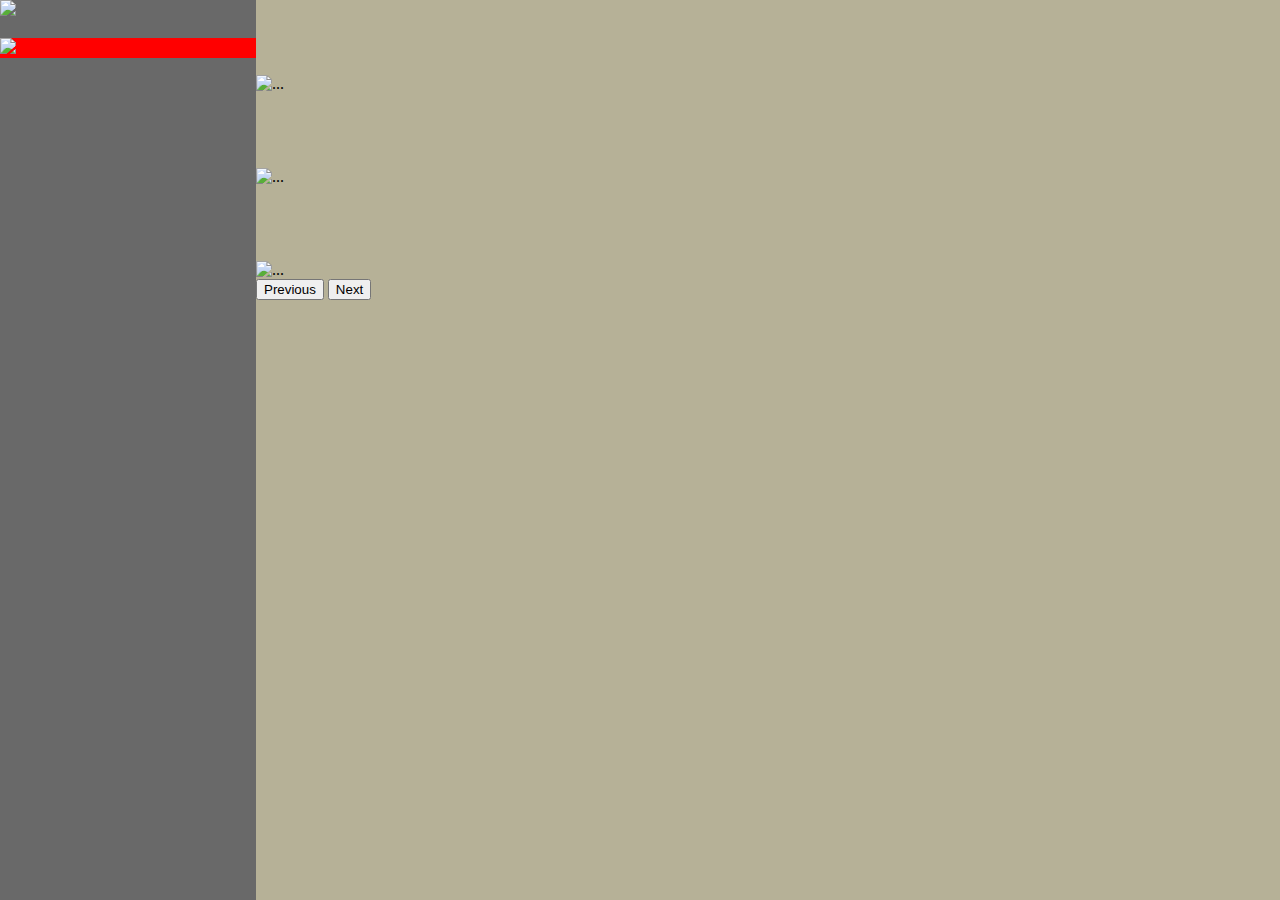
==== index.html @ 828538d5 "New Design + Main" ====
<!DOCTYPE html>
<html lang="en">

<head>

  <meta charset="UTF-8">
  <meta http-equiv="X-UA-Compatible" content="IE=edge">
  <meta name="viewport" content="width=device-width, initial-scale=1.0">

  <link href="https://cdn.jsdelivr.net/npm/bootstrap@5.1.3/dist/css/bootstrap.min.css" rel="stylesheet"
    integrity="sha384-1BmE4kWBq78iYhFldvKuhfTAU6auU8tT94WrHftjDbrCEXSU1oBoqyl2QvZ6jIW3" crossorigin="anonymous">

  <title>Document</title>

  <script src="https://cdn.jsdelivr.net/npm/bootstrap@5.1.3/dist/js/bootstrap.bundle.min.js"
    integrity="sha384-ka7Sk0Gln4gmtz2MlQnikT1wXgYsOg+OMhuP+IlRH9sENBO0LRn5q+8nbTov4+1p"
    crossorigin="anonymous"></script>

  <link rel="stylesheet" href="style.css">

</head>

<body>
  <div class="panel">
    <a onclick="main()" href="#top">
      <img class="logo" src="img/Elipse 1.png">
    </a>
    <br> <br>
    <div class="acordion">
      <a onclick="aboutMe()" >
        <div class="acordion-item" style="background-color: #443C3C;">
          <div id="hidden" style="background-color: red;">
            <img class="img" src="img/Grupo 3.png">
          </div>
      </a>

    </div>
    <div class="acordion-item" style="background-color: #5B5252;">

    </div>
    <div class="acordion-item" style="background-color: #756969;">

    </div>
    <div class="acordion-item" style="background-color: #9B8D8D;">

    </div>

  </div>



  </div>

  <div class="core" id="core">

    <!-- Main Screen -->

    <div id="carousel" class="carousel slide" data-bs-ride="carousel">
      <div class="carousel-inner">
        <div class="carousel-item active">
          <img src="img/background.png" class="d-block w-100" alt="..."
            style="width: 1520px; height: 855px; margin-top: 75px;">
        </div>
        <div class="carousel-item">
          <img src="img/shield.png" class="d-block w-100" alt="..."
            style="width: 1520px; height: 855px; margin-top: 75px;">
        </div>
        <div class="carousel-item">
          <img src="img/gamescreenshot2_0.png" class="d-block w-100" alt="..."
            style="width: 1520px; height: 855px; margin-top: 75px;">
        </div>
      </div>
      <button class="carousel-control-prev" type="button" data-bs-target="#carousel" data-bs-slide="prev">
        <span class="carousel-control-prev-icon" aria-hidden="true"></span>
        <span class="visually-hidden">Previous</span>
      </button>
      <button class="carousel-control-next" type="button" data-bs-target="#carousel" data-bs-slide="next">
        <span class="carousel-control-next-icon" aria-hidden="true"></span>
        <span class="visually-hidden">Next</span>
      </button>
    </div>

    <!-- About Me -->

    <div id="aboutMe" class="aboutMe">
      
    </div>


  </div>

  <script>

    var core = document.getElementById("core");
    var mainCarousel =document.getElementById("carousel");

    function main(){
      core.style.backgroundColor = 'black';
      mainCarousel.style.visibility = 'visible';
    }

    function aboutMe(){
      core.style.backgroundColor = '#443C3C';
      mainCarousel.style.visibility = 'hidden';
    }

    function skills(){
      core.style.backgroundColor = '#5B5252';
    }

    function works(){
      core.style.backgroundColor = '#756969';
    }

    function contact(){
      core.style.backgroundColor = '#9B8D8D';
    }

  </script>

</body>

</html>
---- style.css ----
body{
    margin: 0px;
}

div.panel{
    width: 20%;
    height: 100vh;
    background-color: dimgray;
    position: fixed;
    
}

div.core{
    margin-left: 20%;
    height: 100vh;
    background-color: rgb(182, 177, 151);
    position: relative;
       
}

div.twowork{
    margin-top: 3%;
    margin-left: 8%;
    width: 520px;
    height: 300px;
    position: absolute;
    background-color: indianred;
    transition: transform .2s;
    
}

.twowork:hover{
    transform: scale(1.2);
}

div.threework{
    margin-top: 3%;
    margin-left: 61%;
    width: 520px;
    height: 300px;
    position: absolute;
    background-color:indigo;
    
}

.threework:hover{
    transform: scale(1.2);
    
}

div.aboutme{
    margin-top: 22%;
    position: absolute;
    width:100%;
    height: auto;
    background-color: ivory;

}
h1, p{
    text-align: center;
}


p{
    margin: 0px;
    font-size: 25px;
}
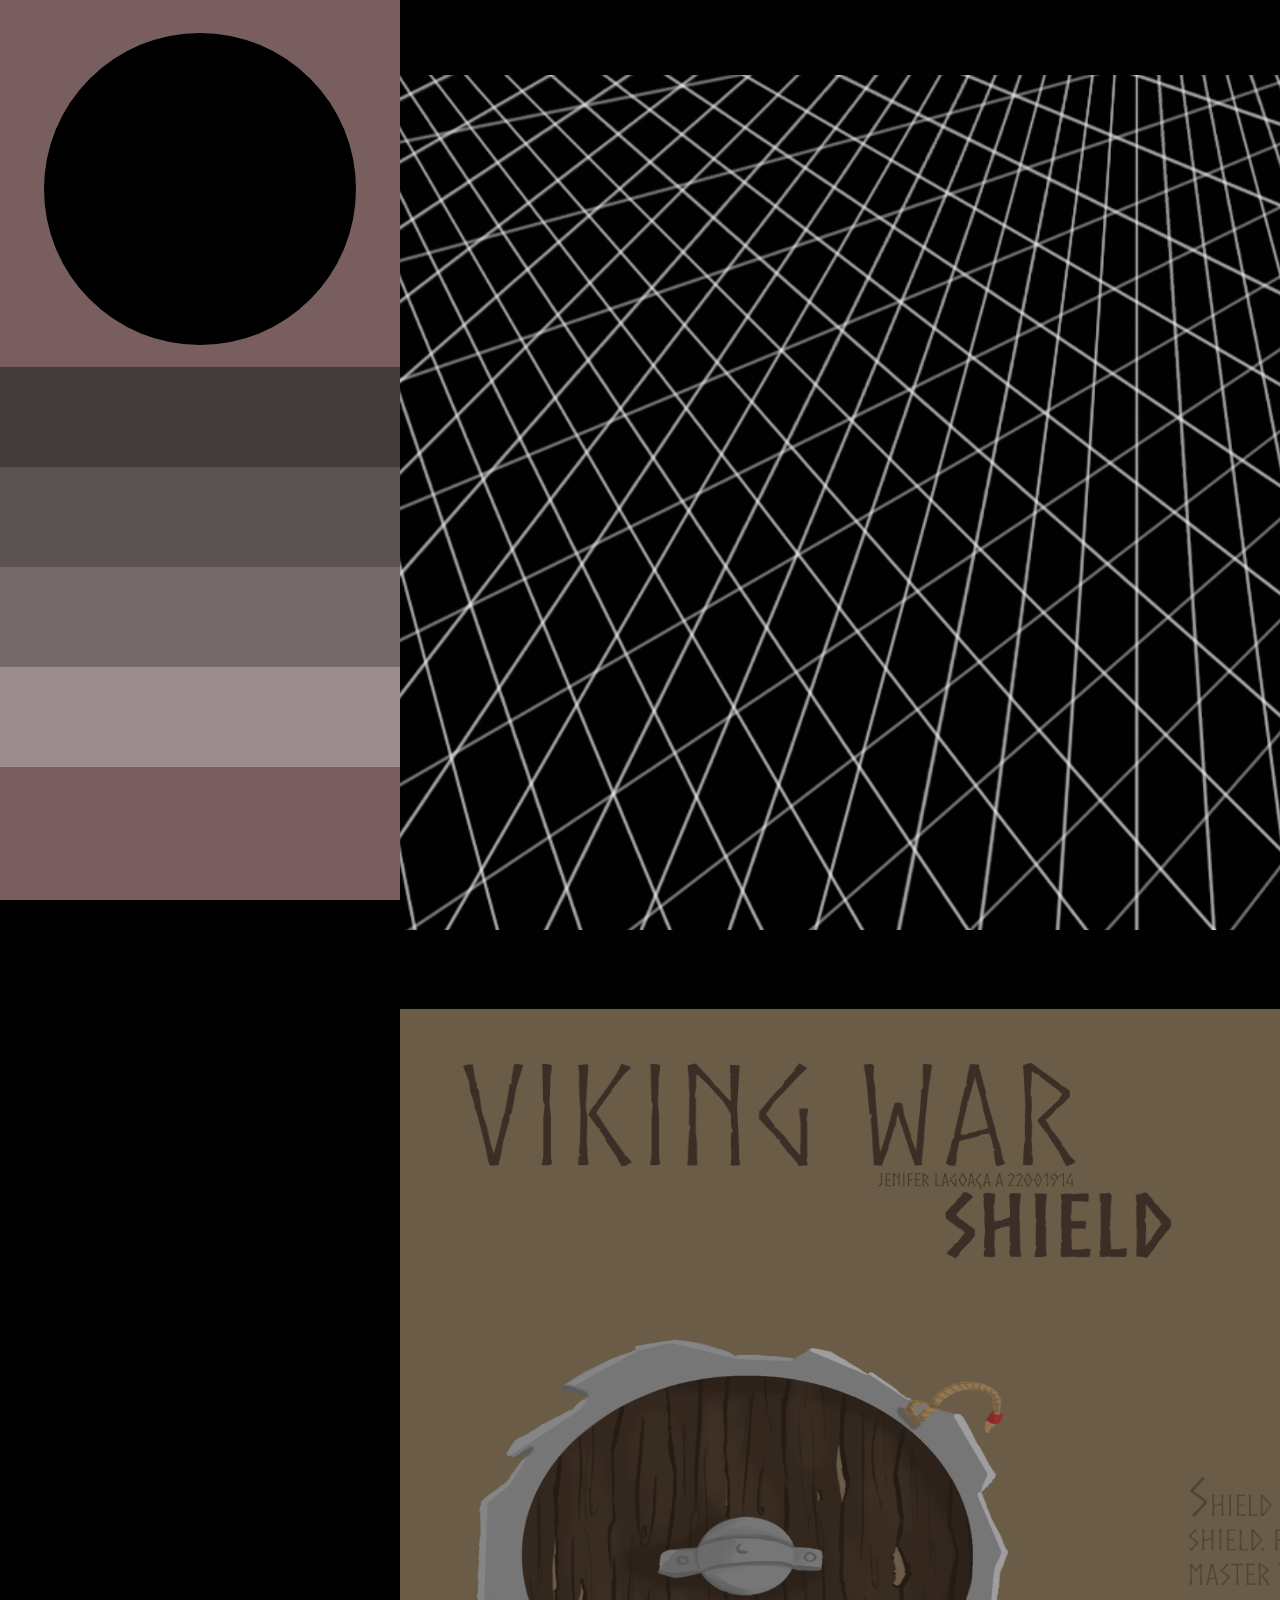
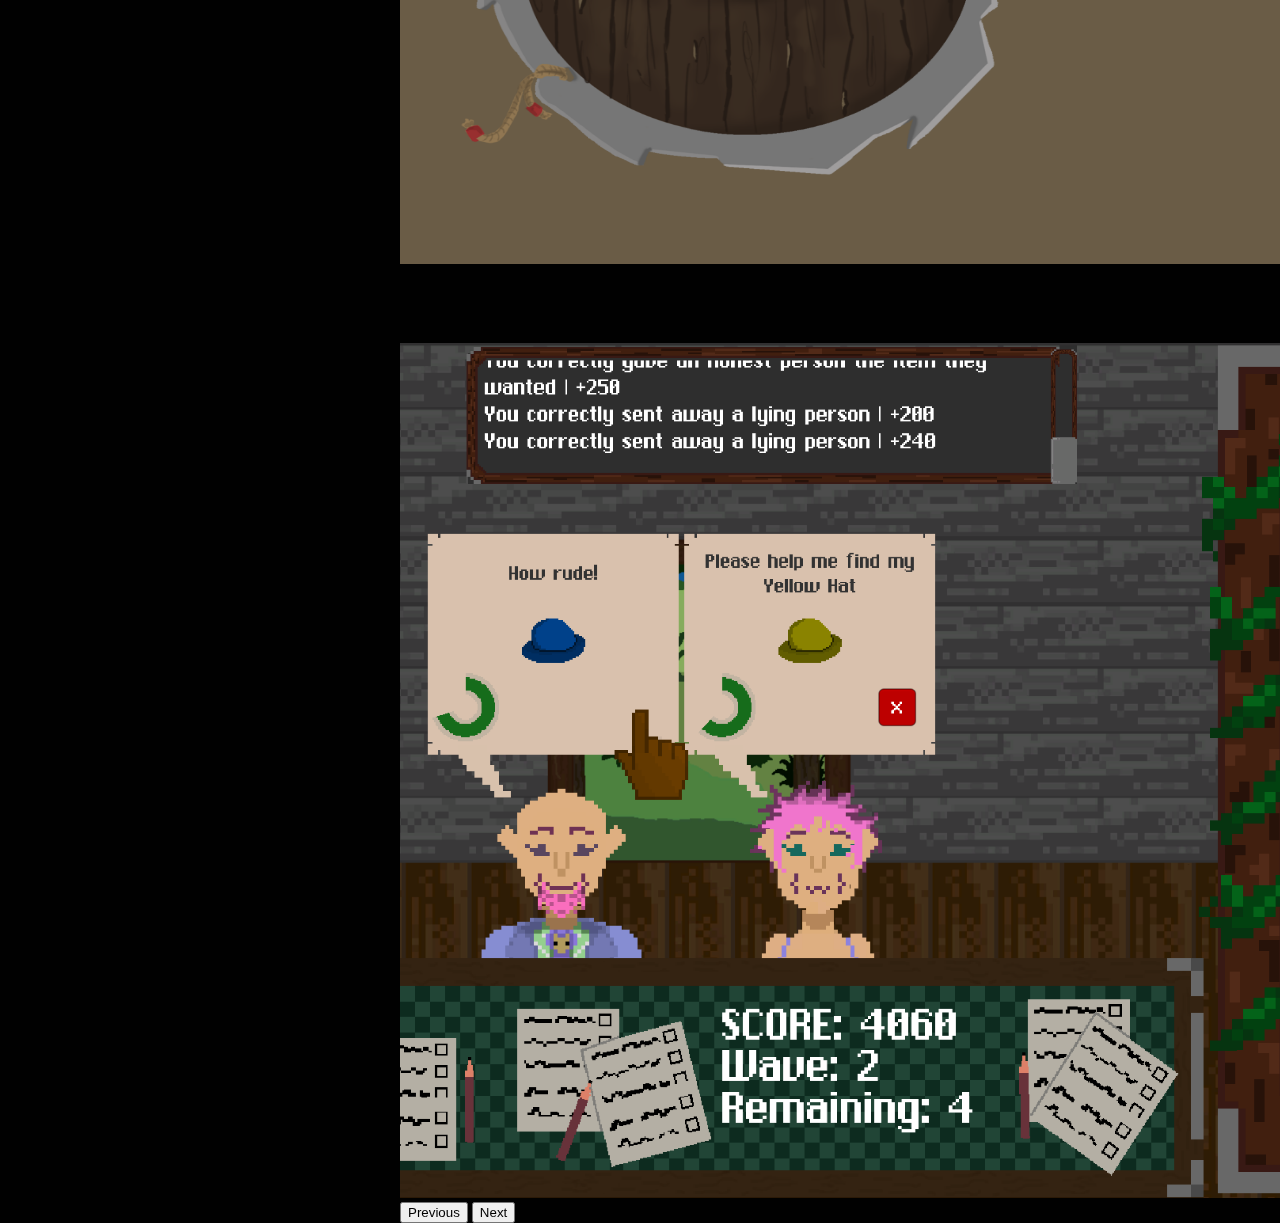
==== commit fa763bd8: "New tabs + About Me almost done" ====
--- a/index.html
+++ b/index.html
@@ -18,16 +18,20 @@
 
   <link rel="stylesheet" href="style.css">
 
+  <link rel="preconnect" href="https://fonts.googleapis.com">
+  <link rel="preconnect" href="https://fonts.gstatic.com" crossorigin>
+  <link href="https://fonts.googleapis.com/css2?family=Kaushan+Script&display=swap" rel="stylesheet">
+
 </head>
 
 <body>
   <div class="panel">
-    <a onclick="main()" href="#top">
+    <a onclick="main()">
       <img class="logo" src="img/Elipse 1.png">
     </a>
     <br> <br>
     <div class="acordion">
-      <a onclick="aboutMe()" >
+      <a onclick="aboutMe()">
         <div class="acordion-item" style="background-color: #443C3C;">
           <div id="hidden" style="background-color: red;">
             <img class="img" src="img/Grupo 3.png">
@@ -35,15 +39,22 @@
       </a>
 
     </div>
-    <div class="acordion-item" style="background-color: #5B5252;">
-
-    </div>
-    <div class="acordion-item" style="background-color: #756969;">
-
-    </div>
-    <div class="acordion-item" style="background-color: #9B8D8D;">
-
-    </div>
+    <a onclick="skills()">
+      <div class="acordion-item" style="background-color: #5B5252;">
+
+      </div>
+    </a>
+    <a onclick="works()">
+      <div class="acordion-item" style="background-color: #756969;">
+
+      </div>
+    </a>
+    <a onclick="contact()">
+      <div class="acordion-item" style="background-color: #9B8D8D;">
+
+      </div>
+    </a>
+
 
   </div>
 
@@ -55,7 +66,7 @@
 
     <!-- Main Screen -->
 
-    <div id="carousel" class="carousel slide" data-bs-ride="carousel">
+    <div id="carousel" class="carousel slide" data-bs-ride="carousel" style="display:block">
       <div class="carousel-inner">
         <div class="carousel-item active">
           <img src="img/background.png" class="d-block w-100" alt="..."
@@ -82,8 +93,96 @@
 
     <!-- About Me -->
 
-    <div id="aboutMe" class="aboutMe">
+    <div id="aboutMe" class="aboutMe" style="display: none;">
+
+      <img src="img/Elipse 4.png" width="34px" height="34px" style="margin-left: 25%; display: inline-flex;">
+      <h1>About Me</h1>
+      <img src="img/Elipse 4.png" width="34px" height="34px" style="display: inline-block;">
+
+      <img src="img/2dicon.png"
+        style="position: absolute; vertical-align: middle; margin-left: 200px; margin-top: 140px;">
+      <img src="img/3dicon.png" style="position: absolute; vertical-align:bottom; margin-left: 200px;margin-top: 279px">
+      <img src="img/controlericon.png"
+        style="position: absolute; vertical-align:bottom; margin-left: 200px; margin-top: 419px;">
+      <img src="img/movieicon.png"
+        style="position: absolute; vertical-align:bottom; margin-left: 200px; margin-top: 559px;">
+      <img src="img/bookicon.png"
+        style="position: absolute; vertical-align:bottom; margin-left: 200px; margin-top: 699px;">
+      <img src="img/crocheticon.png"
+        style="position: absolute; vertical-align:bottom; margin-left: 200px; margin-top: 839px;">
+
+      <div class="aMText">
+        <img src="img/IMG_20210918_181638 (2).jpg" width="244.13px" height="366px"
+          style="box-shadow: 10px 10px 5px rgb(48, 47, 47); vertical-align: middle;">
+        <p> Hi, I'm a 2D and 3D Artist currently studying Multimedia Applications and Videogame at the Lusófona
+          University of Porto. I don't have, yet, any job experience but some at game developing during Jams, as well as
+          team work.<br>
+          I'm a fast learner and very passionate about what i want to make. <br> Although i'm an artist, i like to code
+          too.
+          I know c#, HTML, CSS and JavaScript. And a use mostly Unity.<br>
+          I'm varied about my hobbies. I can go from a Nerd to a grandma real quick. i like videogames, movies, etc but
+          also crochet and reading books.</p>
+      </div>
+
+    </div>
+
+    <!-- Skills -->
+
+    <div id="skills" class="skills" style="display: none;">
+
+      <img src="img/Elipse 4.png" width="34px" height="34px" style="margin-left: 37%; display: inline-flex;">
+      <h1>Skills</h1>
+      <img src="img/Elipse 4.png" width="34px" height="34px" style="display: inline-block;">
+      <br>
+
+      <div class="skillsItem" style="margin-left: 160px;">
+
+      </div>
+
+      <div class="skillsItem">
+
+      </div>
+
+      <div class="skillsItem">
+
+      </div>
+
+    </div>
+
+    <!-- Works -->
+
+    <div id="works" class="works" style="display: none;">
+
+      <img src="img/Elipse 4.png" width="34px" height="34px" style="margin-left: 37%; display: inline-flex;">
+      <h1>Works</h1>
+      <img src="img/Elipse 4.png" width="34px" height="34px" style="display: inline-block;">
+      <br>
+
+    </div>
+
+    <!-- Contact -->
+
+    <div id="contact" class="contact" style="display: none;">
+
+      <img src="img/Elipse 4.png" width="34px" height="34px" style="margin-left: 33%; display: inline-flex;">
+      <h1>Contact</h1>
+      <img src="img/Elipse 4.png" width="34px" height="34px" style="display: inline-block;">
+      <br>
+
+      <a href="https://www.instagram.com/try.ink.3d/" target=”_blank”>
+        <img src="img/insta.png" style="display: inline-block; margin-left: 330px; margin-top: 165px;">
+      </a>
       
+      <a href="https://www.linkedin.com/in/jenifer-lagoa%C3%A7a-77a831216/" target=”_blank”>
+        <img src="img/linkedin.png" style="display: inline-block; margin-left: 350px; margin-top: 165px;">
+      </a>
+      
+      <br>
+      <a href="mailto: jeniferlagoaca@gmail.com">
+        <img src="img/mail.png" style="margin-left: 40%;">
+      </a>
+      
+
     </div>
 
 
@@ -91,29 +190,61 @@
 
   <script>
 
+    var prev = document.getElementById("carousel");
     var core = document.getElementById("core");
-    var mainCarousel =document.getElementById("carousel");
-
-    function main(){
+    var mainCarousel = document.getElementById("carousel");
+
+    function main() {
       core.style.backgroundColor = 'black';
-      mainCarousel.style.visibility = 'visible';
-    }
-
-    function aboutMe(){
+
+      if (prev.style.display == 'block') {
+        prev.style.display = 'none';
+        document.getElementById("carousel").style.display = 'block';
+        prev = document.getElementById("carousel");
+      }
+
+    }
+
+    function aboutMe() {
       core.style.backgroundColor = '#443C3C';
-      mainCarousel.style.visibility = 'hidden';
-    }
-
-    function skills(){
+
+      if (prev.style.display == 'block') {
+        prev.style.display = 'none';
+        document.getElementById("aboutMe").style.display = 'block';
+        prev = document.getElementById("aboutMe");
+      }
+
+    }
+
+    function skills() {
       core.style.backgroundColor = '#5B5252';
-    }
-
-    function works(){
+
+      if (prev.style.display == 'block') {
+        prev.style.display = 'none';
+        document.getElementById("skills").style.display = 'block';
+        prev = document.getElementById("skills");
+      }
+
+    }
+
+    function works() {
       core.style.backgroundColor = '#756969';
-    }
-
-    function contact(){
+
+      if (prev.style.display == 'block') {
+        prev.style.display = 'none';
+        document.getElementById("works").style.display = 'block';
+        prev = document.getElementById("works");
+      }
+    }
+
+    function contact() {
       core.style.backgroundColor = '#9B8D8D';
+
+      if (prev.style.display == 'block') {
+        prev.style.display = 'none';
+        document.getElementById("contact").style.display = 'block';
+        prev = document.getElementById("contact");
+      }
     }
 
   </script>
--- a/style.css
+++ b/style.css
@@ -1,67 +1,127 @@
 body{
     margin: 0px;
+    background-color: #010101;
+    background-repeat: no-repeat;
+    background-size: cover;
 }
 
 div.panel{
-    width: 20%;
+    width: 400px;
     height: 100vh;
-    background-color: dimgray;
+    background-color: #785E5E;
     position: fixed;
     
 }
+.logo{
+    margin-top: 33px;
+    margin-left: 44px;
+}
+.acordion {
+    width: 400px;
+    height: 400px;
+    background-color: blue;
+    position: relative;
+}
+.acordion-item {
+    position: relative;
+    width: 400px;
+    height: 100px;
+}
+.img {
+    display: block;
+    margin-left: auto;
+    margin-right: auto;
+    width: 50%;
+    height: 100px;
+    width: auto;
+}
+#hidden {
+    /*display:none -like behavior achieved by also reducing the height to 0*/
+    visibility: hidden;
+    height: 0;
+    
+    /*mouse-out transition*/
+    transition:
+      height 1s,/*normally transition height*/
+      visibility 0s 1s;/*delay transition to "hidden"*/
+}
+    
+.acordion-item:hover #hidden {
+    height: 100px;
+    visibility: visible;
+    
+    
+    /*mouse-in transition*/
+    transition:
+      height 1s, /*normally transition height*/
+      visibility 0s; /*make "visible" instantly*/
+}
+
+#hidden {
+    background: papayawhip;
+    overflow:hidden;
+}
+
+
+
+h1{
+    font-size: 100px;
+    text-align: center;
+    padding-top: 54px;
+    padding-left: 55px;
+    padding-right: 55px;
+    display: inline-block;
+    color: #CCCCCC;
+    font-family: 'Kaushan Script', cursive;
+}
+
+a:hover{
+    color: rgb(182, 177, 151) !important;
+}
 
 div.core{
-    margin-left: 20%;
+    margin-left:400px ;
     height: 100vh;
-    background-color: rgb(182, 177, 151);
     position: relative;
        
 }
 
-div.twowork{
-    margin-top: 3%;
-    margin-left: 8%;
-    width: 520px;
-    height: 300px;
-    position: absolute;
-    background-color: indianred;
-    transition: transform .2s;
-    
+
+#main {
+    width: 100%;
+    height: 400px;
+    border: 1px solid black;
+    display: flex;
+}
+  
+#main div {
+    -ms-flex: 1;  /* IE 10 */  
+    flex: 1;
 }
 
-.twowork:hover{
-    transform: scale(1.2);
+.aMText {
+    background-color: #2b2a2a46;
+    
+    width: 950px;
+    height: 630px;
+    margin-left: 154px;
+    margin-top: 110px;
+    display: flex;
 }
 
-div.threework{
-    margin-top: 3%;
-    margin-left: 61%;
-    width: 520px;
-    height: 300px;
-    position: absolute;
-    background-color:indigo;
-    
+.skillsItem{
+    width: 400px;
+    height: 731px;
+    background-color: #CCCCCC;
+    display: inline-block;
+    margin-right: 42px;
+    margin-top: 30px;
 }
 
-.threework:hover{
-    transform: scale(1.2);
-    
+p{
+    /*margin: 0px;*/
+    font-size: 30px;
+    margin: 20px;
+    font-family: 'Kaushan Script', cursive;
+    color: #CCCCCC;
 }
-
-div.aboutme{
-    margin-top: 22%;
-    position: absolute;
-    width:100%;
-    height: auto;
-    background-color: ivory;
-
-}
-h1, p{
-    text-align: center;
-}
-
-
-p{
-    margin: 0px;
-    font-size: 25px;
-}
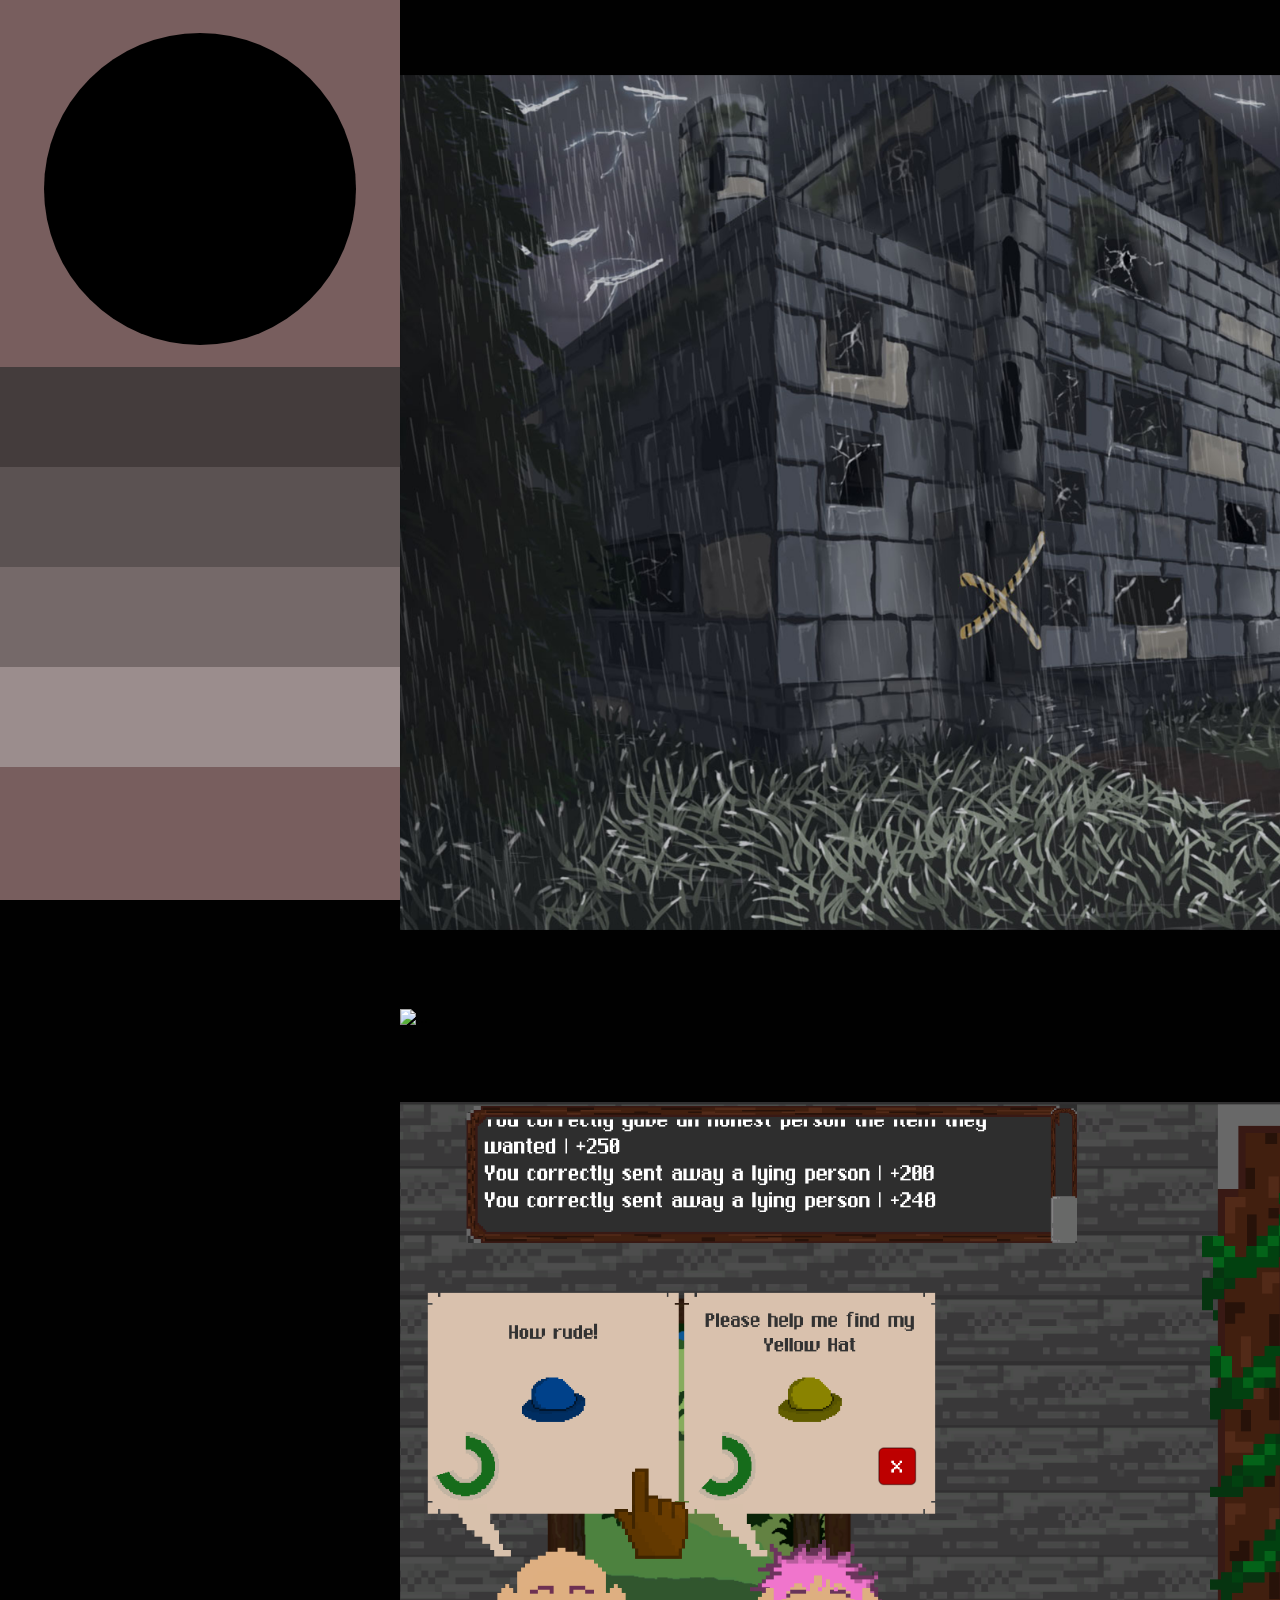
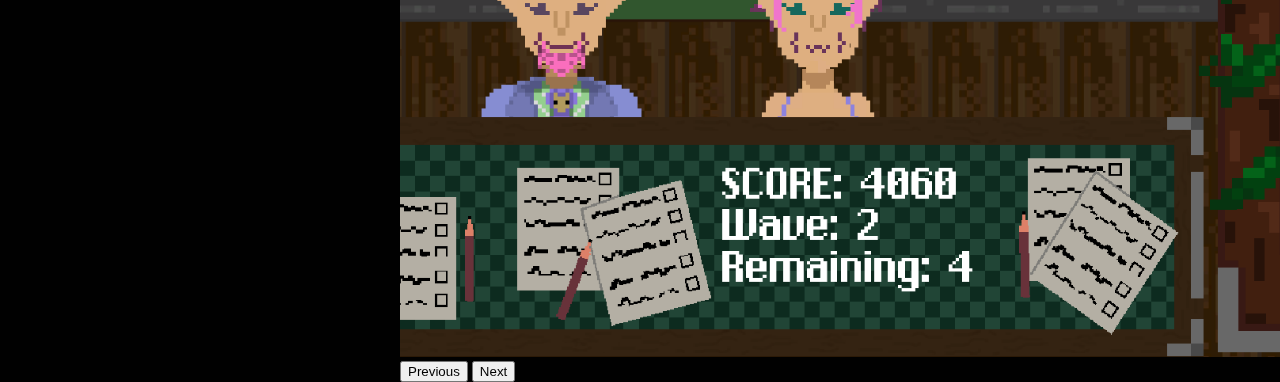
==== commit 5bb7278e: "new icons, work working and new skill icons" ====
--- a/index.html
+++ b/index.html
@@ -18,6 +18,7 @@
 
   <link rel="stylesheet" href="style.css">
 
+
   <link rel="preconnect" href="https://fonts.googleapis.com">
   <link rel="preconnect" href="https://fonts.gstatic.com" crossorigin>
   <link href="https://fonts.googleapis.com/css2?family=Kaushan+Script&display=swap" rel="stylesheet">
@@ -25,6 +26,49 @@
 </head>
 
 <body>
+  <!--Pop up Show Work-->
+  <div class="showWork" id="showWork" style="display: none;">
+    <button onclick="closeShow()" type="button" class="btn-close btn-close-white" aria-label="Close"
+      style="font-size: 25px; margin: 5px;"></button>
+    <br>
+
+    <div id="carouselWorks" class="carousel slide" data-bs-ride="carousel">
+      <div class="carousel-indicators">
+        <button type="button" data-bs-target="#carouselWorks" data-bs-slide-to="0" class="active" aria-current="true"
+          aria-label="Slide 1"></button>
+        <button type="button" data-bs-target="#carouselWorks" data-bs-slide-to="1" aria-label="Slide 2"></button>
+        <button type="button" data-bs-target="#carouselWorks" data-bs-slide-to="2" aria-label="Slide 3"></button>
+      </div>
+      <div class="carousel-inner">
+        <div class="carousel-item active">
+          <img id="imgOne" class="imgWork" src="" class="d-block w-100" alt="...">
+        </div>
+        <div class="carousel-item">
+          <img id="imgTwo" class="imgWork" src="" class="d-block w-100" alt="...">
+        </div>
+        <div class="carousel-item">
+          <img id="imgThree" class="imgWork" src="" class="d-block w-100" alt="...">
+        </div>
+      </div>
+      <button class="carousel-control-prev" type="button" data-bs-target="#carouselWorks" data-bs-slide="prev">
+        <span class="carousel-control-prev-icon" aria-hidden="true"></span>
+        <span class="visually-hidden">Previous</span>
+      </button>
+      <button class="carousel-control-next" type="button" data-bs-target="#carouselWorks" data-bs-slide="next">
+        <span class="carousel-control-next-icon" aria-hidden="true"></span>
+        <span class="visually-hidden">Next</span>
+      </button>
+    </div>
+
+    <div class="workText">
+      <h3 id="workTitle">Nome Trabalho</h3>
+      <p id="workSinops"> Algo sobre o trabalho</p>
+    </div>
+
+  </div>
+
+  <!-- Pannel -->
+
   <div class="panel">
     <a onclick="main()">
       <img class="logo" src="img/Elipse 1.png">
@@ -33,30 +77,26 @@
     <div class="acordion">
       <a onclick="aboutMe()">
         <div class="acordion-item" style="background-color: #443C3C;">
-          <div id="hidden" style="background-color: red;">
-            <img class="img" src="img/Grupo 3.png">
-          </div>
-      </a>
-
-    </div>
-    <a onclick="skills()">
-      <div class="acordion-item" style="background-color: #5B5252;">
-
-      </div>
-    </a>
-    <a onclick="works()">
-      <div class="acordion-item" style="background-color: #756969;">
-
-      </div>
-    </a>
-    <a onclick="contact()">
-      <div class="acordion-item" style="background-color: #9B8D8D;">
-
-      </div>
-    </a>
-
-
-  </div>
+
+        </div>
+      </a>
+
+      <a onclick="skills()">
+        <div class="acordion-item" style="background-color: #5B5252;">
+
+        </div>
+      </a>
+      <a onclick="works()">
+        <div class="acordion-item" style="background-color: #756969;">
+
+        </div>
+      </a>
+      <a onclick="contact()">
+        <div class="acordion-item" style="background-color: #9B8D8D;">
+
+        </div>
+      </a>
+    </div>
 
 
 
@@ -69,7 +109,7 @@
     <div id="carousel" class="carousel slide" data-bs-ride="carousel" style="display:block">
       <div class="carousel-inner">
         <div class="carousel-item active">
-          <img src="img/background.png" class="d-block w-100" alt="..."
+          <img src="img/works/env1.png" class="d-block w-100" alt="..."
             style="width: 1520px; height: 855px; margin-top: 75px;">
         </div>
         <div class="carousel-item">
@@ -99,17 +139,12 @@
       <h1>About Me</h1>
       <img src="img/Elipse 4.png" width="34px" height="34px" style="display: inline-block;">
 
-      <img src="img/2dicon.png"
-        style="position: absolute; vertical-align: middle; margin-left: 200px; margin-top: 140px;">
-      <img src="img/3dicon.png" style="position: absolute; vertical-align:bottom; margin-left: 200px;margin-top: 279px">
-      <img src="img/controlericon.png"
-        style="position: absolute; vertical-align:bottom; margin-left: 200px; margin-top: 419px;">
-      <img src="img/movieicon.png"
-        style="position: absolute; vertical-align:bottom; margin-left: 200px; margin-top: 559px;">
-      <img src="img/bookicon.png"
-        style="position: absolute; vertical-align:bottom; margin-left: 200px; margin-top: 699px;">
-      <img src="img/crocheticon.png"
-        style="position: absolute; vertical-align:bottom; margin-left: 200px; margin-top: 839px;">
+      <img id="AbMeImg" src="img/2dicon.png" style="vertical-align: middle; margin-top: 140px; animation-name: animI;">
+      <img id="AbMeImg" src="img/3dicon.png" style="margin-top: 279px; animation-name: animII;">
+      <img id="AbMeImg" src="img/controlericon.png" style="margin-top: 419px; animation-name: animI;">
+      <img id="AbMeImg" src="img/movieicon.png" style="margin-top: 559px;animation-name: animII;">
+      <img id="AbMeImg" src="img/bookicon.png" style="margin-top: 699px; animation-name: animI;">
+      <img id="AbMeImg" src="img/crocheticon.png" style="margin-top: 839px; animation-name: animII;">
 
       <div class="aMText">
         <img src="img/IMG_20210918_181638 (2).jpg" width="244.13px" height="366px"
@@ -136,14 +171,38 @@
       <br>
 
       <div class="skillsItem" style="margin-left: 160px;">
+        <div class="circleSection">
+          <h2 style="color: #000000; position: absolute; margin: 110px;">2D</h2>
+          <img class="circleBar" src="img/photoshopbar.png">
+          <img class="circleBar" src="img/ilustratorbar.png" style="margin-left: 153px ;">
+          <img class="circleBar" src="img/paintbar.png" style="margin-top: 215px ;">
+          <img class="circleBar" src="img/drawbar.png" style="margin-left: 153px; margin-top: 115px;">
+          
+        </div>
+        
+        <img class="skillsIcon" src="img/PhotoShop.png">
+        <p class="skillName">PhotoShop</p>
+        <img class="skillsIcon" src="img/Ilustrator.png"> <br> <br>
+        <img class="skillsIcon" src="img/draw.png"> <br> <br>
+        <img class="skillsIcon" src="img/paint.png"> <br> <br>
 
       </div>
 
       <div class="skillsItem">
+        <h2 style="color: #000000;">3D</h2>
+        <hr>
+        <img class="skillsIcon" src="img/blender.png"> <br> <br>
+        <img class="skillsIcon" src="img/3dsmax.png"> <br> <br>
+        <img class="skillsIcon" src="img/modelar.png"> <br> <br>
+        <img class="skillsIcon" src="img/textura.png"> <br> <br>
 
       </div>
 
       <div class="skillsItem">
+        <h2 style="color: #000000;">Others</h2>
+        <hr>
+        <img class="skillsIcon" src="img/team.png"> <br> <br>
+        <img class="skillsIcon" src="img/learn.png"> <br> <br>
 
       </div>
 
@@ -158,7 +217,45 @@
       <img src="img/Elipse 4.png" width="34px" height="34px" style="display: inline-block;">
       <br>
 
-    </div>
+      <div class="worksItem" style=" margin-left: 185px;">
+
+        <h2>2D</h2>
+
+        <div class="scroll">
+          <a onclick="show('one2D')"> <img src="img/works/person1.png" width="100%" height="auto"> </a>
+          <br> <br>
+          <a onclick="show('two2D')"> <img src="img/works/storyboard1.png" width="100%" height="auto"> </a>
+          <br> <br>
+          <a onclick="show('three2D')"> <img src="img/works/env1.png" width="100%" height="auto"> </a>
+          <br> <br>
+          <a onclick="show('four2D')"> <img src="img/works/viking.png" width="100%" height="auto"> </a>
+        </div>
+
+
+      </div>
+
+      <div
+        style="border-left: 15px  dashed #CCCCCC; height: 804px; margin-left: 66px; display: inline-block; vertical-align: top;">
+      </div>
+
+      <div class="worksItem">
+
+        <h2>3D</h2>
+
+        <div class="scroll">
+          <a onclick=""> <img src="img/gamescreenshot2_0.png" width="100%" height="auto"> </a>
+          <br> <br>
+          <img onclick="javascript:show()" src="img/gamescreenshot2_0.png" width="100%" height="auto">
+          <br> <br>
+          <a> <img src="img/gamescreenshot2_0.png" width="100%" height="auto"> </a>
+          <br> <br>
+          <a> <img src="img/gamescreenshot2_0.png" width="100%" height="auto"> </a>
+
+        </div>
+      </div>
+
+    </div>
+
 
     <!-- Contact -->
 
@@ -172,27 +269,31 @@
       <a href="https://www.instagram.com/try.ink.3d/" target=”_blank”>
         <img src="img/insta.png" style="display: inline-block; margin-left: 330px; margin-top: 165px;">
       </a>
-      
+
       <a href="https://www.linkedin.com/in/jenifer-lagoa%C3%A7a-77a831216/" target=”_blank”>
         <img src="img/linkedin.png" style="display: inline-block; margin-left: 350px; margin-top: 165px;">
       </a>
-      
+
       <br>
       <a href="mailto: jeniferlagoaca@gmail.com">
         <img src="img/mail.png" style="margin-left: 40%;">
       </a>
-      
+
 
     </div>
 
 
   </div>
+
+
 
   <script>
 
     var prev = document.getElementById("carousel");
     var core = document.getElementById("core");
     var mainCarousel = document.getElementById("carousel");
+    var showWork = document.getElementById("showWork");
+
 
     function main() {
       core.style.backgroundColor = 'black';
@@ -247,6 +348,73 @@
       }
     }
 
+    function show(workName) {
+      showWork.style.display = 'block';
+
+      if (workName == 'one2D') {
+        var img1 = "img/works/person1.png";
+        var img2 = "img/works/person2.png";
+        var img3 = "img/works/person3.png";
+        var newTitle = "Novo Nome";
+        var newSinops = "Qualquer coisa novamente";
+        changes(img1, img2, img3, newTitle, newSinops);
+      }
+
+      if (workName == 'two2D') {
+        var img1 = "img/works/storyboard1.png";
+        var img2 = "img/works/storyboard2.png";
+        var img3 = "img/works/storyboard3.png";
+        var newTitle = "Novo Nome";
+        var newSinops = "Qualquer coisa novamente";
+        
+        changes(img1, img2, img3, newTitle, newSinops);
+      }
+
+      if (workName == 'three2D') {
+        var img1 = "img/works/env1.png";
+        var img2 = "img/works/env2.png";
+        var img3 = "img/works/env3.png";
+        var newTitle = "Novo Nome";
+        var newSinops = "Qualquer coisa novamente";
+        
+        changes(img1, img2, img3, newTitle, newSinops);
+      }
+
+      if (workName == 'four2D') {
+        var img1 = "img/works/viking.png";
+        var img2 = "img/works/viking.png";
+        var img3 = "img/works/viking.png";
+        var newTitle = 'Novo Nome <span class="badge bg-secondary">WIP</span>';
+        var newSinops = "Qualquer coisa novamente";
+        
+        changes(img1, img2, img3, newTitle, newSinops);
+      }
+
+    }
+
+    function changes(img1, img2, img3, newTitle, newSinops) {
+      var firstImage = document.getElementById("imgOne");
+      var secondImage = document.getElementById("imgTwo");
+      var thirdImage = document.getElementById("imgThree");
+      var title = document.getElementById("workTitle");
+      var text = document.getElementById("workSinops");
+
+      firstImage.src = img1;
+      secondImage.src = img2;
+      thirdImage.src = img3;
+      title.innerHTML = newTitle;
+      text.innerHTML = newSinops;
+    }
+
+    function closeShow() {
+      console.log("close");
+      showWork.style.display = 'none';
+
+    }
+
+
+
+
   </script>
 
 </body>
--- a/style.css
+++ b/style.css
@@ -7,7 +7,7 @@
 
 div.panel{
     width: 400px;
-    height: 100vh;
+    height: 100%;
     background-color: #785E5E;
     position: fixed;
     
@@ -26,6 +26,11 @@
     position: relative;
     width: 400px;
     height: 100px;
+
+    transition: 
+    height 1s,
+    visibility 0s;
+
 }
 .img {
     display: block;
@@ -46,21 +51,21 @@
       visibility 0s 1s;/*delay transition to "hidden"*/
 }
     
-.acordion-item:hover #hidden {
-    height: 100px;
+.acordion-item:hover{
+    height: 200px;
     visibility: visible;
+    background-image: url("img/Grupo 3.png");
+    background-repeat: no-repeat;
+    background-position: bottom center;
     
     
     /*mouse-in transition*/
     transition:
       height 1s, /*normally transition height*/
-      visibility 0s; /*make "visible" instantly*/
-}
-
-#hidden {
-    background: papayawhip;
-    overflow:hidden;
-}
+      visibility 0s; 
+      background-color: 1s;
+}
+
 
 
 
@@ -75,6 +80,20 @@
     font-family: 'Kaushan Script', cursive;
 }
 
+h2 {
+    font-size: 50px;
+    text-align: center;
+    padding-top: 15px;
+    color: #CCCCCC;
+    font-family: 'Kaushan Script', cursive;
+}
+
+hr{
+    width: 50%;
+    border-top: 10px dashed black;
+    opacity: 1;
+}
+
 a:hover{
     color: rgb(182, 177, 151) !important;
 }
@@ -109,13 +128,126 @@
     display: flex;
 }
 
+#AbMeImg{
+    position: absolute; 
+    vertical-align: bottom; 
+    margin-left: 200px;
+    animation-duration: 10s;
+    animation-iteration-count: infinite;
+}   
+
+
+@keyframes animI {
+    0%   {right:0px;}
+	25%  {right:230px;}
+	50%  {right:0px;}
+	75%  {right:230px;}
+	100% {right:0px;}
+}
+
+@keyframes animII {
+    0%   {right:230px; }
+	25%  {right:0px;}
+	50%  {right:230px;}
+	75%  {right:0px;}
+	100% {right:230px;}
+    
+}
+
 .skillsItem{
     width: 400px;
     height: 731px;
     background-color: #CCCCCC;
     display: inline-block;
+    vertical-align: top;
     margin-right: 42px;
     margin-top: 30px;
+    padding-left: 10px;
+}
+
+.skillName{
+    font-size: 20px;
+    margin: 0;
+    color: black;
+    position: relative;
+}
+
+.skillsIcon {
+    width: 73px; 
+    height: 73px;
+}
+
+.circleSection{
+    width: 307px;
+    height: 307px;
+    background-color: aquamarine;
+    margin-top: 25px;
+    margin-left: 40px;
+}
+
+.circleBar{
+    position: absolute;
+}
+
+/*.skillName {
+    font-size: 30px;
+    color: black;
+    text-align: center;
+}*/
+.worksItem{
+    width: 548px;
+    height: 804px;
+    margin-left: 66px;
+    display: inline-block; 
+    vertical-align: top;
+}
+
+.scroll {
+    width:398px;
+    height: 700px;
+    line-height:3em;
+    overflow:scroll;
+    overflow-x: hidden;
+    padding:15px; 
+    position: relative;
+    margin-left: 80px;
+}
+
+::-webkit-scrollbar {
+    width: 0;  /* Remove scrollbar space */
+    background: transparent;  /* Optional: just make scrollbar invisible */
+}
+
+.showWork{
+    background-color: rgba(0, 0, 0, 0.75);
+    width:100vw;
+    height:1080px;
+    position: absolute;
+    z-index: 100;
+    margin-top: 0px;
+    
+}
+
+#carouselWorks{
+    width:1160px;
+    height:652.5px;
+    margin-top: 100px;
+    margin-left: 15px;
+    display: inline-block;
+}
+.imgWork{
+    width:100%;
+    height:auto;
+}
+
+.workText{
+    display: inline-block;
+    width:600px;
+    height: 800px;
+    background-color: aquamarine;
+    margin-left: 80px;
+    margin-top: 50px;
+    vertical-align: top;
 }
 
 p{
@@ -125,3 +257,12 @@
     font-family: 'Kaushan Script', cursive;
     color: #CCCCCC;
 }
+
+#workTitle{
+    font-size: 50px;
+    font-family: 'Kaushan Script', cursive;
+    color: #CCCCCC;
+    text-align:center;
+    text-decoration: underline #CCCCCC;
+}
+
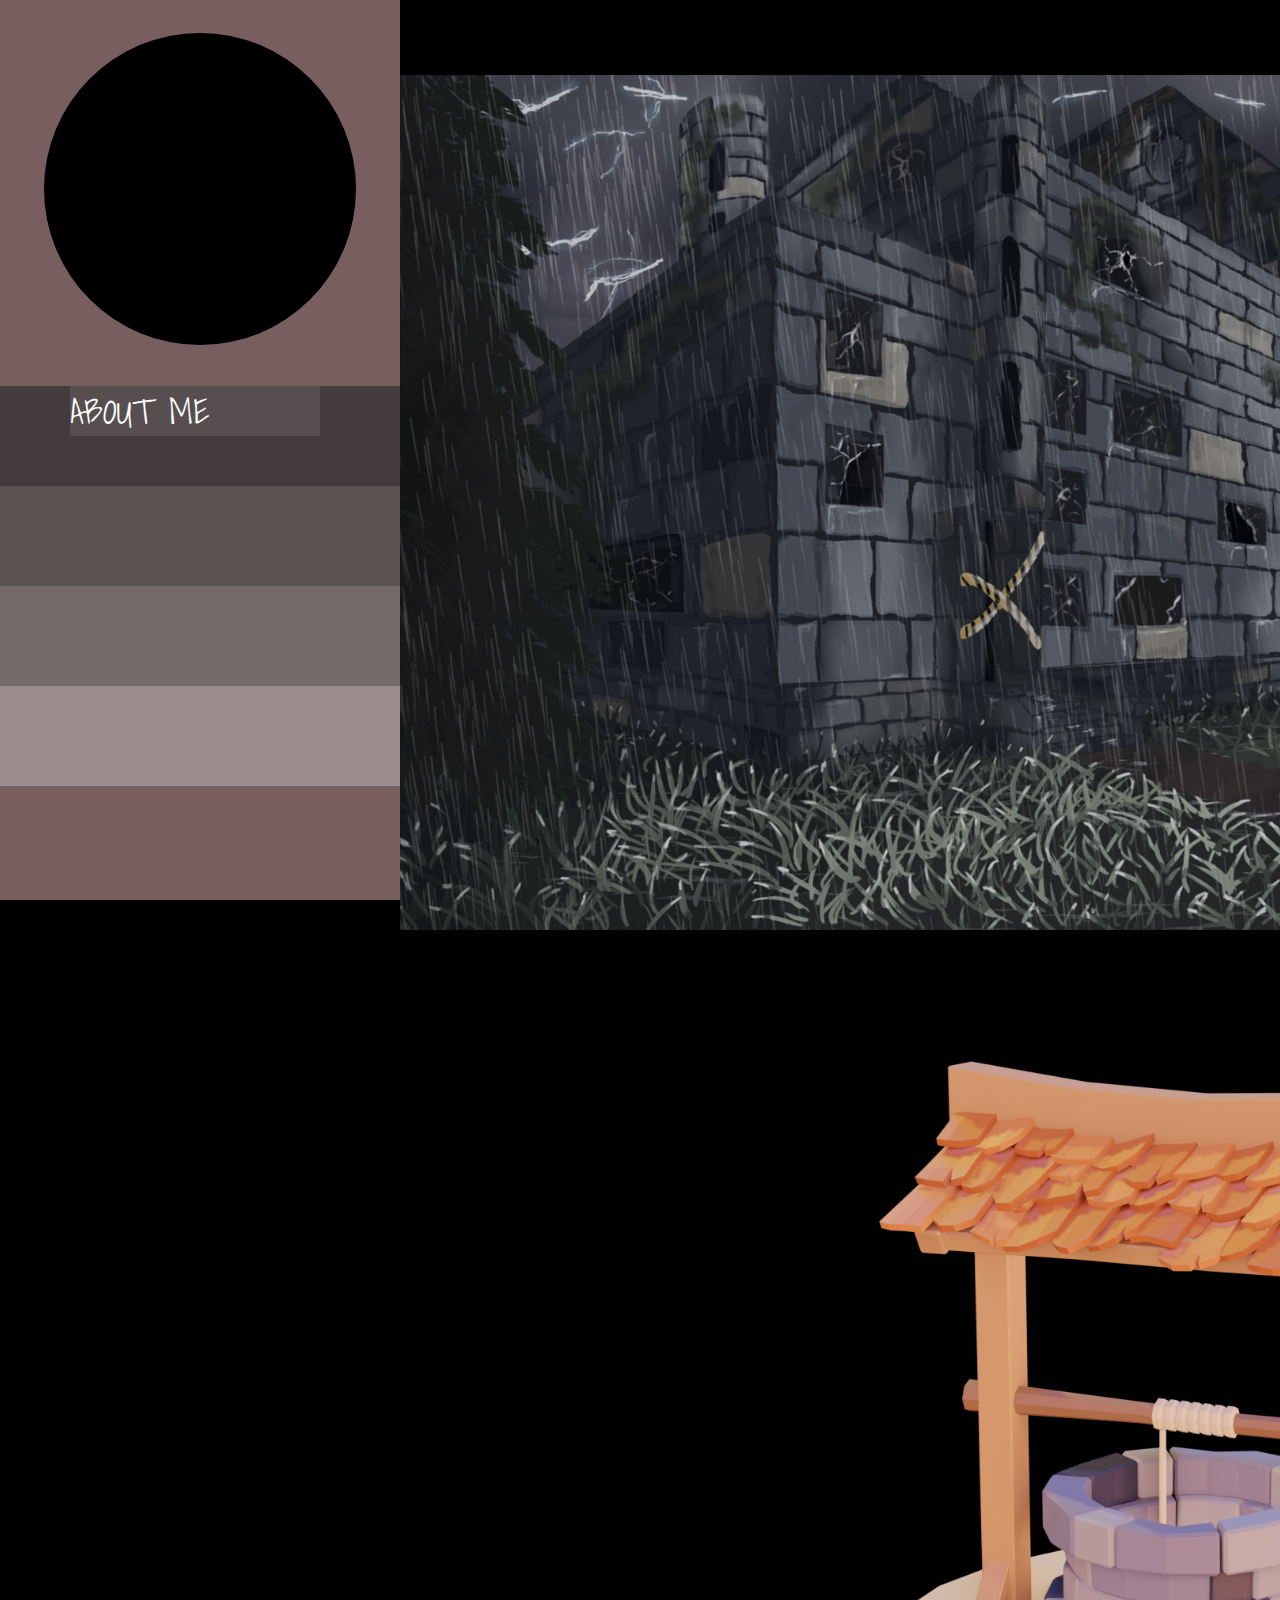
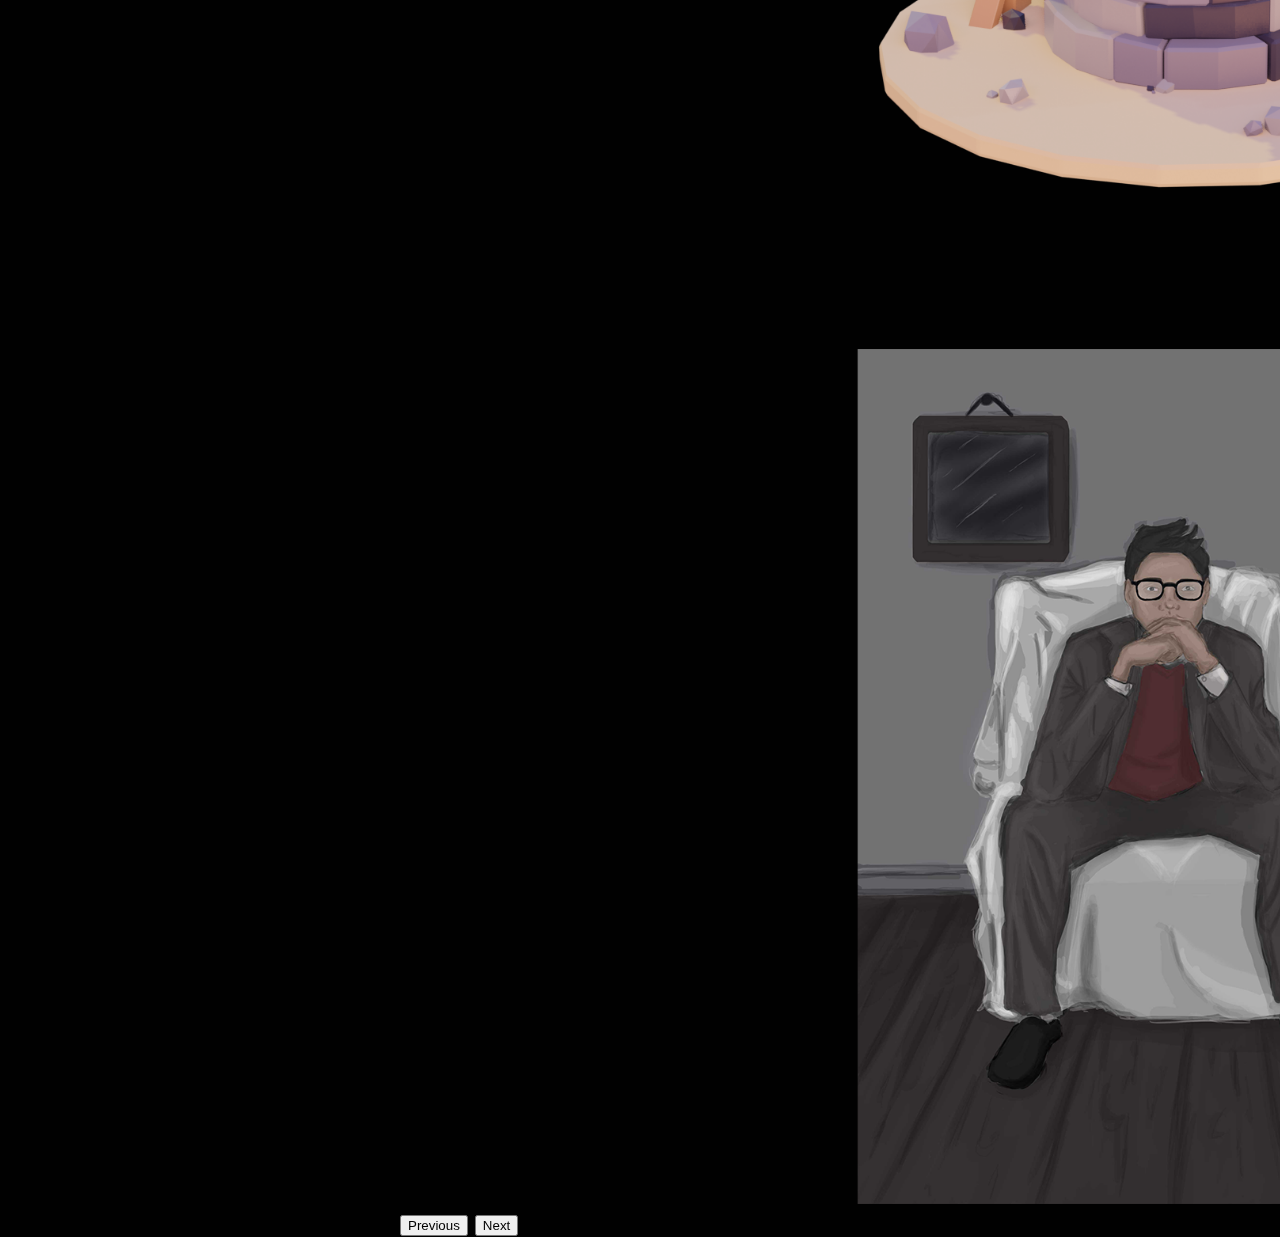
==== commit ebb7748c: "3dwork in and bug fixed" ====
--- a/index.html
+++ b/index.html
@@ -7,31 +7,34 @@
   <meta http-equiv="X-UA-Compatible" content="IE=edge">
   <meta name="viewport" content="width=device-width, initial-scale=1.0">
 
+  <!-- Bootstrap css link-->
   <link href="https://cdn.jsdelivr.net/npm/bootstrap@5.1.3/dist/css/bootstrap.min.css" rel="stylesheet"
     integrity="sha384-1BmE4kWBq78iYhFldvKuhfTAU6auU8tT94WrHftjDbrCEXSU1oBoqyl2QvZ6jIW3" crossorigin="anonymous">
 
-  <title>Document</title>
-
+  <title>Jenifer's Portfolio</title>
+
+  <!-- Bootstrap JS link -->
   <script src="https://cdn.jsdelivr.net/npm/bootstrap@5.1.3/dist/js/bootstrap.bundle.min.js"
     integrity="sha384-ka7Sk0Gln4gmtz2MlQnikT1wXgYsOg+OMhuP+IlRH9sENBO0LRn5q+8nbTov4+1p"
     crossorigin="anonymous"></script>
 
   <link rel="stylesheet" href="style.css">
 
-
+  <!-- Google font: Shadow into light -->
   <link rel="preconnect" href="https://fonts.googleapis.com">
   <link rel="preconnect" href="https://fonts.gstatic.com" crossorigin>
-  <link href="https://fonts.googleapis.com/css2?family=Kaushan+Script&display=swap" rel="stylesheet">
+  <link href="https://fonts.googleapis.com/css2?family=Shadows+Into+Light&display=swap" rel="stylesheet">
 
 </head>
 
 <body>
-  <!--Pop up Show Work-->
+  <!--Pop up Show Work (Appear when a work is selected) -->
   <div class="showWork" id="showWork" style="display: none;">
     <button onclick="closeShow()" type="button" class="btn-close btn-close-white" aria-label="Close"
       style="font-size: 25px; margin: 5px;"></button>
     <br>
 
+    <!--Bootstrap' carousel showing others images of the work-->
     <div id="carouselWorks" class="carousel slide" data-bs-ride="carousel">
       <div class="carousel-indicators">
         <button type="button" data-bs-target="#carouselWorks" data-bs-slide-to="0" class="active" aria-current="true"
@@ -59,7 +62,7 @@
         <span class="visually-hidden">Next</span>
       </button>
     </div>
-
+    <!-- Description of the work -->
     <div class="workText">
       <h3 id="workTitle">Nome Trabalho</h3>
       <p id="workSinops"> Algo sobre o trabalho</p>
@@ -77,7 +80,9 @@
     <div class="acordion">
       <a onclick="aboutMe()">
         <div class="acordion-item" style="background-color: #443C3C;">
-
+          <div class="btn">
+            <span>ABOUT ME</span>
+          </div>
         </div>
       </a>
 
@@ -113,11 +118,11 @@
             style="width: 1520px; height: 855px; margin-top: 75px;">
         </div>
         <div class="carousel-item">
-          <img src="img/shield.png" class="d-block w-100" alt="..."
+          <img src="img/works/well_lowpoly.png" class="d-block w-100" alt="..."
             style="width: 1520px; height: 855px; margin-top: 75px;">
         </div>
         <div class="carousel-item">
-          <img src="img/gamescreenshot2_0.png" class="d-block w-100" alt="..."
+          <img src="img/works/person1.png" class="d-block w-100" alt="..."
             style="width: 1520px; height: 855px; margin-top: 75px;">
         </div>
       </div>
@@ -177,35 +182,78 @@
           <img class="circleBar" src="img/ilustratorbar.png" style="margin-left: 153px ;">
           <img class="circleBar" src="img/paintbar.png" style="margin-top: 215px ;">
           <img class="circleBar" src="img/drawbar.png" style="margin-left: 153px; margin-top: 115px;">
-          
-        </div>
-        
-        <img class="skillsIcon" src="img/PhotoShop.png">
-        <p class="skillName">PhotoShop</p>
-        <img class="skillsIcon" src="img/Ilustrator.png"> <br> <br>
-        <img class="skillsIcon" src="img/draw.png"> <br> <br>
-        <img class="skillsIcon" src="img/paint.png"> <br> <br>
+
+        </div>
+
+        <div class="skillRow" style="margin-top: 25px;">
+          <img class="skillsIcon" src="img/PhotoShop.png">
+          <p class="skillName">PhotoShop</p>
+        </div>
+        <div class="skillRow">
+          <img class="skillsIcon" src="img/Ilustrator.png">
+          <p class="skillName">Ilustrator</p>
+        </div>
+        <div class="skillRow">
+          <img class="skillsIcon" src="img/draw.png">
+          <p class="skillName">Drawing</p>
+        </div>
+        <div class="skillRow">
+          <img class="skillsIcon" src="img/paint.png">
+          <p class="skillName">Painting</p>
+        </div>
+
+
 
       </div>
 
       <div class="skillsItem">
-        <h2 style="color: #000000;">3D</h2>
-        <hr>
-        <img class="skillsIcon" src="img/blender.png"> <br> <br>
-        <img class="skillsIcon" src="img/3dsmax.png"> <br> <br>
-        <img class="skillsIcon" src="img/modelar.png"> <br> <br>
-        <img class="skillsIcon" src="img/textura.png"> <br> <br>
+        <div class="circleSection">
+          <h2 style="color: #000000; position: absolute; margin: 110px;">3D</h2>
+          <img class="circleBar" src="img/blenderbar.png">
+          <img class="circleBar" src="img/3dsmaxbar.png" style="margin-left: 153px ;">
+          <img class="circleBar" src="img/modelarbar.png" style="margin-top: 134px; margin-left: 143px;">
+          <img class="circleBar" src="img/texturabar.png" style="margin-top: 189px;">
+
+        </div>
+
+        <div class="skillRow" style="margin-top: 25px;">
+          <img class="skillsIcon" src="img/blender.png">
+          <p class="skillName">Blender</p>
+        </div>
+        <div class="skillRow">
+          <img class="skillsIcon" src="img/3dsmax.png">
+          <p class="skillName">3Ds Max</p>
+        </div>
+        <div class="skillRow">
+          <img class="skillsIcon" src="img/modelar.png">
+          <p class="skillName">Modeling</p>
+        </div>
+        <div class="skillRow">
+          <img class="skillsIcon" src="img/textura.png">
+          <p class="skillName">Texturing</p>
+        </div>
 
       </div>
 
       <div class="skillsItem">
-        <h2 style="color: #000000;">Others</h2>
-        <hr>
-        <img class="skillsIcon" src="img/team.png"> <br> <br>
-        <img class="skillsIcon" src="img/learn.png"> <br> <br>
-
-      </div>
-
+        <div class="circleSection">
+          <h2 style="color: #000000; position: absolute; margin: 70px; margin-top: 100px;">Others</h2>
+          <img class="circleBar" src="img/teambar.png">
+          <img class="circleBar" src="img/learnbar.png" style="margin-left: 122px ;">
+
+        </div>
+
+        <div class="skillRow" style="margin-top: 25px;">
+          <img class="skillsIcon" src="img/team.png">
+          <p class="skillName">Team Work</p>
+
+        </div>
+        <div class="skillRow">
+          <img class="skillsIcon" src="img/learn.png">
+          <p class="skillName">Quick Learning</p>
+        </div>
+
+      </div>
     </div>
 
     <!-- Works -->
@@ -243,13 +291,13 @@
         <h2>3D</h2>
 
         <div class="scroll">
-          <a onclick=""> <img src="img/gamescreenshot2_0.png" width="100%" height="auto"> </a>
+          <a onclick="show('one3D')"> <img src="img/works/well_lowpoly.png" width="100%" height="auto"> </a>
           <br> <br>
-          <img onclick="javascript:show()" src="img/gamescreenshot2_0.png" width="100%" height="auto">
+          <a onclick="show('two3D')"> <img src="img/works/japanesehouse.png" width="100%" height="auto"> </a>
           <br> <br>
-          <a> <img src="img/gamescreenshot2_0.png" width="100%" height="auto"> </a>
+          <a onclick="show('three3D')"> <img src="img/works/room2f.png" width="100%" height="auto"> </a>
           <br> <br>
-          <a> <img src="img/gamescreenshot2_0.png" width="100%" height="auto"> </a>
+          <a onclick="show('four3D')"> <img src="img/works/chinesestreet1.png" width="100%" height="auto"> </a>
 
         </div>
       </div>
@@ -267,16 +315,18 @@
       <br>
 
       <a href="https://www.instagram.com/try.ink.3d/" target=”_blank”>
-        <img src="img/insta.png" style="display: inline-block; margin-left: 330px; margin-top: 165px;">
+        <img class="contactIcon" src="img/insta.png"
+          style="display: inline-block; margin-left: 330px; margin-top: 165px;">
       </a>
 
       <a href="https://www.linkedin.com/in/jenifer-lagoa%C3%A7a-77a831216/" target=”_blank”>
-        <img src="img/linkedin.png" style="display: inline-block; margin-left: 350px; margin-top: 165px;">
+        <img class="contactIcon" src="img/linkedin.png"
+          style="display: inline-block; margin-left: 350px; margin-top: 165px;">
       </a>
 
       <br>
       <a href="mailto: jeniferlagoaca@gmail.com">
-        <img src="img/mail.png" style="margin-left: 40%;">
+        <img class="contactIcon" src="img/mail.png" style="margin-left: 40%;">
       </a>
 
 
@@ -355,8 +405,8 @@
         var img1 = "img/works/person1.png";
         var img2 = "img/works/person2.png";
         var img3 = "img/works/person3.png";
-        var newTitle = "Novo Nome";
-        var newSinops = "Qualquer coisa novamente";
+        var newTitle = "Bernardo";
+        var newSinops = "Ilustration of a character created for a University project. <br> In the images they are the finished ilustration and some sketchs of the character but also the character sheet";
         changes(img1, img2, img3, newTitle, newSinops);
       }
 
@@ -364,9 +414,9 @@
         var img1 = "img/works/storyboard1.png";
         var img2 = "img/works/storyboard2.png";
         var img3 = "img/works/storyboard3.png";
-        var newTitle = "Novo Nome";
-        var newSinops = "Qualquer coisa novamente";
-        
+        var newTitle = "Story Board";
+        var newSinops = "Also a University project, this boards are part of a story board where the character, Bernardo, goes to the library.";
+
         changes(img1, img2, img3, newTitle, newSinops);
       }
 
@@ -374,9 +424,9 @@
         var img1 = "img/works/env1.png";
         var img2 = "img/works/env2.png";
         var img3 = "img/works/env3.png";
-        var newTitle = "Novo Nome";
+        var newTitle = "Haunted building";
         var newSinops = "Qualquer coisa novamente";
-        
+
         changes(img1, img2, img3, newTitle, newSinops);
       }
 
@@ -384,12 +434,51 @@
         var img1 = "img/works/viking.png";
         var img2 = "img/works/viking.png";
         var img3 = "img/works/viking.png";
-        var newTitle = 'Novo Nome <span class="badge bg-secondary">WIP</span>';
+        var newTitle = 'Viking House <span class="badge bg-secondary">WIP</span>';
         var newSinops = "Qualquer coisa novamente";
-        
-        changes(img1, img2, img3, newTitle, newSinops);
-      }
-
+
+        changes(img1, img2, img3, newTitle, newSinops);
+      }
+
+      if (workName == 'one3D') {
+        var img1 = "img/works/well_lowpoly.png";
+        var img2 = "img/works/WeellLowPoly2.png";
+        var img3 = "img/works/WeellLowPoly3.png";
+        var newTitle = 'Well LowPoly';
+        var newSinops = "Qualquer coisa novamente";
+
+        changes(img1, img2, img3, newTitle, newSinops);
+      }
+
+      if (workName == 'two3D') {
+        var img1 = "img/works/japenesehouse1.png";
+        var img2 = "img/works/japenesehouse2.png";
+        var img3 = "img/works/japenesehouse3.png";
+        var newTitle = 'Japenese House';
+        var newSinops = "Qualquer coisa novamente";
+
+        changes(img1, img2, img3, newTitle, newSinops);
+      }
+
+      if (workName == 'three3D') {
+        var img1 = "img/works/roomt4.png";
+        var img2 = "img/works/room2.png";
+        var img3 = "img/works/room3f.png";
+        var newTitle = 'Room';
+        var newSinops = "Qualquer coisa novamente";
+
+        changes(img1, img2, img3, newTitle, newSinops);
+      }
+
+      if (workName == 'four3D') {
+        var img1 = "img/works/chinesestreet1.png";
+        var img2 = "img/works/chinesestreet2.png";
+        var img3 = "img/works/chinesestreet3.png";
+        var newTitle = 'Chinese Street <span class="badge bg-secondary">WIP</span>';
+        var newSinops = "Qualquer coisa novamente";
+
+        changes(img1, img2, img3, newTitle, newSinops);
+      }
     }
 
     function changes(img1, img2, img3, newTitle, newSinops) {
@@ -409,7 +498,6 @@
     function closeShow() {
       console.log("close");
       showWork.style.display = 'none';
-
     }
 
 
--- a/style.css
+++ b/style.css
@@ -3,6 +3,7 @@
     background-color: #010101;
     background-repeat: no-repeat;
     background-size: cover;
+    font-family: 'Shadows Into Light', cursive;
 }
 
 div.panel{
@@ -32,6 +33,62 @@
     visibility 0s;
 
 }
+
+.btn{
+    margin-left: 70px;
+    margin-top: 8px;
+    line-height: 50px;
+	height: 50px;
+	width: 250px;
+    color: #FFF;
+    transition: all 0.3s;
+    position: relative;
+    font-size: 35px;
+}
+.btn span {
+	transition: all 0.3s;
+}
+.btn::before {
+	content: '';
+	position: absolute;
+	bottom: 0;
+	left: 0;
+	width: 100%;
+	height: 100%;
+	z-index: 1;
+	opacity: 0;
+	transition: all 0.3s;
+	border-top-width: 3px;
+	border-bottom-width: 3px;
+	border-top-style: solid;
+	border-bottom-style: solid;
+	border-top-color: rgba(255, 255, 255, 0.7);
+	border-bottom-color: rgba(255,255,255,0.7);
+	transform: scale(0.1, 1);
+}
+.btn:hover span {
+	letter-spacing: 2px;
+}
+.btn-one:hover::before {
+	opacity: 1;	
+	transform: scale(1, 1);	
+}
+.btn::after {
+	content: '';
+	position: absolute;
+	bottom: 0;
+	left: 0;
+	width: 100%;
+	height: 100%;
+	z-index: 1;
+	transition: all 0.3s;
+	background-color: rgba(255,255,255,0.1);
+}
+.btn:hover::after {
+	opacity: 0;	
+	transform: scale(0.1, 1);
+}
+
 .img {
     display: block;
     margin-left: auto;
@@ -166,7 +223,7 @@
 }
 
 .skillName{
-    font-size: 20px;
+    font-size: 40px;
     margin: 0;
     color: black;
     position: relative;
@@ -175,25 +232,36 @@
 .skillsIcon {
     width: 73px; 
     height: 73px;
+    position: relative;
+    
+}
+
+.skillRow{
+    width: 300;
+    height: 73px;
+    margin: 10px;
 }
 
 .circleSection{
     width: 307px;
     height: 307px;
-    background-color: aquamarine;
     margin-top: 25px;
     margin-left: 40px;
 }
 
 .circleBar{
     position: absolute;
-}
-
-/*.skillName {
+    
+}
+
+.skillName {
     font-size: 30px;
     color: black;
     text-align: center;
-}*/
+    display: inline-block;
+    margin-top: 20px;
+}
+
 .worksItem{
     width: 548px;
     height: 804px;
@@ -221,7 +289,7 @@
 .showWork{
     background-color: rgba(0, 0, 0, 0.75);
     width:100vw;
-    height:1080px;
+    height:100%;
     position: absolute;
     z-index: 100;
     margin-top: 0px;
@@ -254,7 +322,7 @@
     /*margin: 0px;*/
     font-size: 30px;
     margin: 20px;
-    font-family: 'Kaushan Script', cursive;
+    font-family: 'Shadows Into Light', cursive;
     color: #CCCCCC;
 }
 
@@ -266,3 +334,6 @@
     text-decoration: underline #CCCCCC;
 }
 
+.contactIcon:hover{
+    transform: scale(1.2);
+}
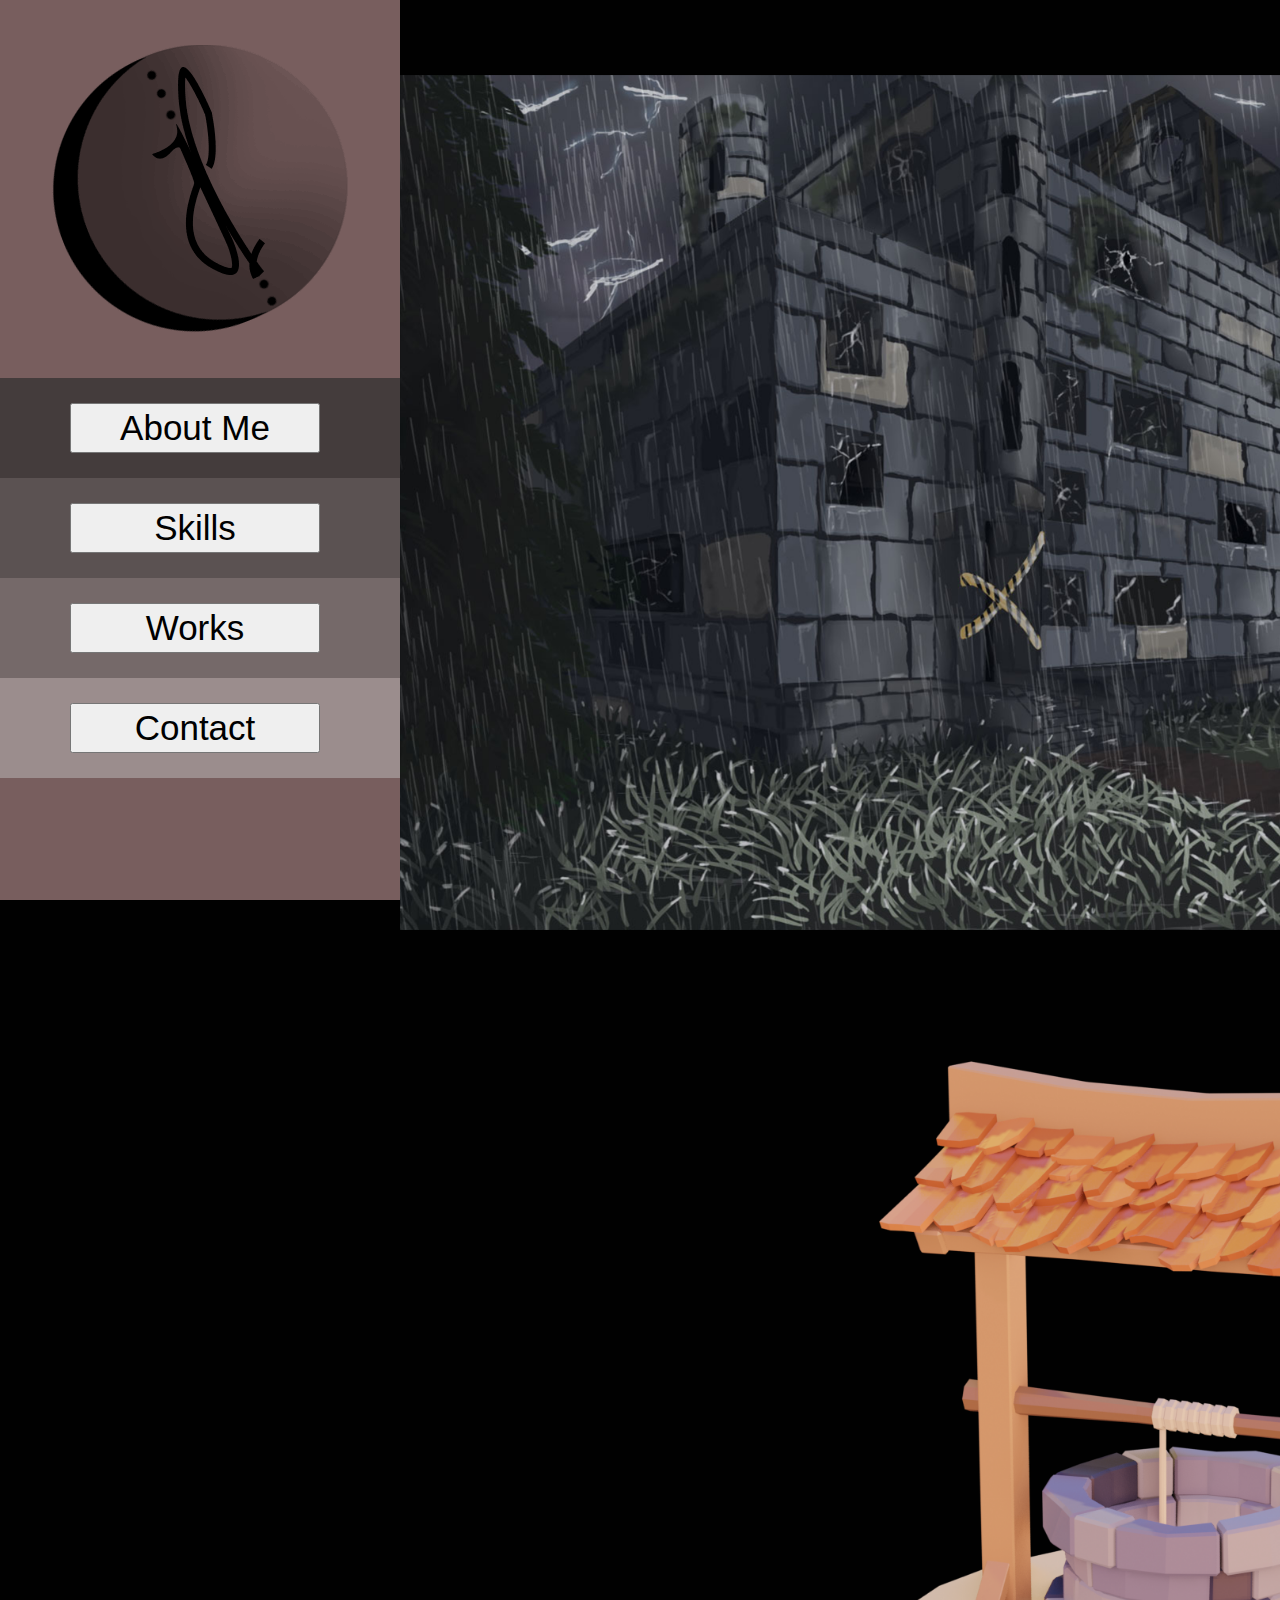
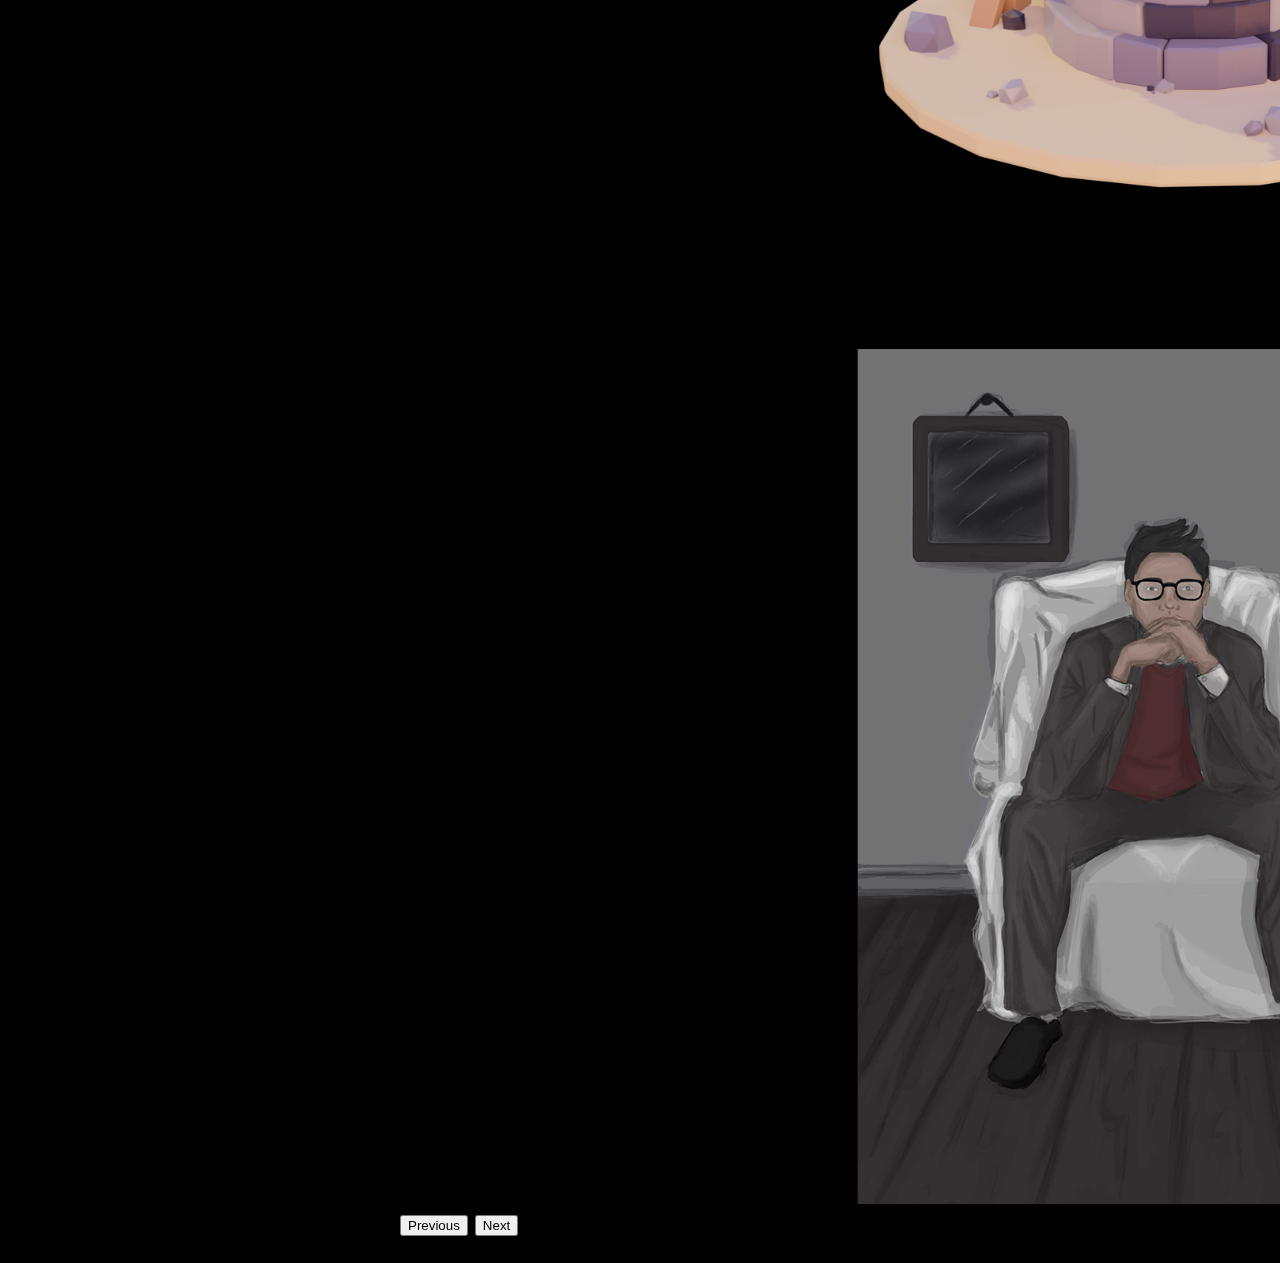
==== commit c31b93db: "last changes" ====
--- a/index.html
+++ b/index.html
@@ -12,6 +12,8 @@
     integrity="sha384-1BmE4kWBq78iYhFldvKuhfTAU6auU8tT94WrHftjDbrCEXSU1oBoqyl2QvZ6jIW3" crossorigin="anonymous">
 
   <title>Jenifer's Portfolio</title>
+  <!-- Icon -->
+  <link rel="icon" href="img/icon.ico" type="image/icon type">
 
   <!-- Bootstrap JS link -->
   <script src="https://cdn.jsdelivr.net/npm/bootstrap@5.1.3/dist/js/bootstrap.bundle.min.js"
@@ -28,7 +30,8 @@
 </head>
 
 <body>
-  <!--Pop up Show Work (Appear when a work is selected) -->
+  <!--Section: Pop up Show Work. (Appear when a work is selected) -->
+  <!-- JavaScipt Lines: 561_565.Close the Pop up-->
   <div class="showWork" id="showWork" style="display: none;">
     <button onclick="closeShow()" type="button" class="btn-close btn-close-white" aria-label="Close"
       style="font-size: 25px; margin: 5px;"></button>
@@ -70,35 +73,35 @@
 
   </div>
 
-  <!-- Pannel -->
+  <!-- Section: Pannel -->  
+  <!-- JavaScript Lines: 357_401. Let the div bigger and show the icon. -->
+  <!-- JavaScript Lines: 403_457. Show the div of the section selected and hide the others. -->
 
   <div class="panel">
     <a onclick="main()">
-      <img class="logo" src="img/Elipse 1.png">
+      <img class="logo" src="img/logoAnim.gif">
     </a>
     <br> <br>
-    <div class="acordion">
+    <div class="acordion" id="acordion">
       <a onclick="aboutMe()">
-        <div class="acordion-item" style="background-color: #443C3C;">
-          <div class="btn">
-            <span>ABOUT ME</span>
-          </div>
+        <div class="acordion-item one" id="acordion-item one" style="background-color: #443C3C;">
+          <button onclick="panel('one')" type="button" class="btn btn-outline-dark">About Me</button>
         </div>
       </a>
 
       <a onclick="skills()">
-        <div class="acordion-item" style="background-color: #5B5252;">
-
+        <div class="acordion-item two" id="acordion-item two" style="background-color: #5B5252;">
+          <button onclick="panel('two')" type="button" class="btn btn-outline-dark">Skills</button>
         </div>
       </a>
       <a onclick="works()">
-        <div class="acordion-item" style="background-color: #756969;">
-
+        <div class="acordion-item three" id="acordion-item three" style="background-color: #756969;">
+          <button onclick="panel('three')" type="button" class="btn btn-outline-dark">Works</button>
         </div>
       </a>
       <a onclick="contact()">
-        <div class="acordion-item" style="background-color: #9B8D8D;">
-
+        <div class="acordion-item four" id="acordion-item four" style="background-color: #9B8D8D;">
+          <button onclick="panel('four')" type="button" class="btn btn-outline-dark">Contact</button>
         </div>
       </a>
     </div>
@@ -109,7 +112,8 @@
 
   <div class="core" id="core">
 
-    <!-- Main Screen -->
+    <!-- Section: Main Screen. -->
+    <!-- Show works while in the main menu. -->
 
     <div id="carousel" class="carousel slide" data-bs-ride="carousel" style="display:block">
       <div class="carousel-inner">
@@ -136,7 +140,8 @@
       </button>
     </div>
 
-    <!-- About Me -->
+    <!-- Sectio: About Me -->
+    <!-- Icons with an animation(type I or II). Text with an image. -->
 
     <div id="aboutMe" class="aboutMe" style="display: none;">
 
@@ -166,7 +171,8 @@
 
     </div>
 
-    <!-- Skills -->
+    <!-- Section: Skills -->~
+    <!-- Divided in 3 sections shows for each one a color divided circle with a legend below -->
 
     <div id="skills" class="skills" style="display: none;">
 
@@ -175,6 +181,7 @@
       <img src="img/Elipse 4.png" width="34px" height="34px" style="display: inline-block;">
       <br>
 
+      <!-- 2D section -->
       <div class="skillsItem" style="margin-left: 160px;">
         <div class="circleSection">
           <h2 style="color: #000000; position: absolute; margin: 110px;">2D</h2>
@@ -202,10 +209,9 @@
           <p class="skillName">Painting</p>
         </div>
 
-
-
-      </div>
-
+      </div>
+
+      <!-- 3D section -->
       <div class="skillsItem">
         <div class="circleSection">
           <h2 style="color: #000000; position: absolute; margin: 110px;">3D</h2>
@@ -235,6 +241,7 @@
 
       </div>
 
+      <!-- Others section -->
       <div class="skillsItem">
         <div class="circleSection">
           <h2 style="color: #000000; position: absolute; margin: 70px; margin-top: 100px;">Others</h2>
@@ -256,8 +263,9 @@
       </div>
     </div>
 
-    <!-- Works -->
-
+    <!-- Section: Works -->
+    <!-- Divided in 2 parts. Both have a scrolling div with a hidden scrollbar to show an images of the works.-->
+    <!-- JavaScript Lines: 459_559.Make appear the Pop up show work section. To see more about the work. -->
     <div id="works" class="works" style="display: none;">
 
       <img src="img/Elipse 4.png" width="34px" height="34px" style="margin-left: 37%; display: inline-flex;">
@@ -305,7 +313,8 @@
     </div>
 
 
-    <!-- Contact -->
+    <!-- Section: Contact -->
+    <!-- Links to diferents website (Opened in a diferent tab) or the email.-->
 
     <div id="contact" class="contact" style="display: none;">
 
@@ -329,13 +338,12 @@
         <img class="contactIcon" src="img/mail.png" style="margin-left: 40%;">
       </a>
 
-
-    </div>
-
+    </div>
 
   </div>
 
 
+<!-- Java Script -->
 
   <script>
 
@@ -343,7 +351,57 @@
     var core = document.getElementById("core");
     var mainCarousel = document.getElementById("carousel");
     var showWork = document.getElementById("showWork");
-
+    var name;
+    var array = document.getElementsByClassName("acordion")
+
+    //Close all the acordion items of the panel section and Open the one the button send.
+    //Depending on the panel the icon will change.
+    function panel(secondName) {
+
+      const index = ['one', 'two', 'three', 'four'];
+      var indexLength = index.length;
+    
+      name = 'acordion-item ' + secondName;
+      for (let i = 0; i < indexLength; i++) {
+
+        var panelOn = document.getElementById('acordion-item ' + index[i]);
+
+        panelOn.style.height = "100px";
+        panelOn.style.visibility = "none";
+        panelOn.style.backgroundImage = '';
+        
+      }
+
+      panelOn = document.getElementById(name);
+      panelOn.style.height = "200px";
+
+      switch(secondName)
+      {
+        case 'one':
+        panelOn.style.backgroundImage = 'url("img/about.png")';
+        break;
+
+        case 'two':
+        panelOn.style.backgroundImage = 'url("img/skills.png")';
+        break;
+
+        case 'three':
+        panelOn.style.backgroundImage = 'url("img/works.png")';
+        break;
+
+        case 'four':
+        panelOn.style.backgroundImage = 'url("img/contact.png")';
+        break;
+
+      }
+      
+      panelOn.style.backgroundRepeat = 'no-repeat';
+      panelOn.style.backgroundPosition = 'bottom center';
+
+    }
+
+    //Switching divs.
+    //Close the previous openend section and open the selected one which become the new previous.
 
     function main() {
       core.style.backgroundColor = 'black';
@@ -397,6 +455,9 @@
         prev = document.getElementById("contact");
       }
     }
+
+    //Works Pop up.
+    //Make appear the Pop up and depending on the work name sent, it will display different things.
 
     function show(workName) {
       showWork.style.display = 'block';
@@ -406,7 +467,7 @@
         var img2 = "img/works/person2.png";
         var img3 = "img/works/person3.png";
         var newTitle = "Bernardo";
-        var newSinops = "Ilustration of a character created for a University project. <br> In the images they are the finished ilustration and some sketchs of the character but also the character sheet";
+        var newSinops = "Ilustration of a character created for a University project. <br> In the images they are the finished ilustration and some sketchs of the character but also the character sheet.";
         changes(img1, img2, img3, newTitle, newSinops);
       }
 
@@ -425,7 +486,7 @@
         var img2 = "img/works/env2.png";
         var img3 = "img/works/env3.png";
         var newTitle = "Haunted building";
-        var newSinops = "Qualquer coisa novamente";
+        var newSinops = "Scenario of a visual novel idea for a University project.";
 
         changes(img1, img2, img3, newTitle, newSinops);
       }
@@ -435,7 +496,7 @@
         var img2 = "img/works/viking.png";
         var img3 = "img/works/viking.png";
         var newTitle = 'Viking House <span class="badge bg-secondary">WIP</span>';
-        var newSinops = "Qualquer coisa novamente";
+        var newSinops = "Sketchs of a viking house, they may become part of a scenario one day.";
 
         changes(img1, img2, img3, newTitle, newSinops);
       }
@@ -445,7 +506,7 @@
         var img2 = "img/works/WeellLowPoly2.png";
         var img3 = "img/works/WeellLowPoly3.png";
         var newTitle = 'Well LowPoly';
-        var newSinops = "Qualquer coisa novamente";
+        var newSinops = "I followed the Grant Abbitt's tutorial. <br> Made with Blender.";
 
         changes(img1, img2, img3, newTitle, newSinops);
       }
@@ -455,7 +516,7 @@
         var img2 = "img/works/japenesehouse2.png";
         var img3 = "img/works/japenesehouse3.png";
         var newTitle = 'Japenese House';
-        var newSinops = "Qualquer coisa novamente";
+        var newSinops = "Personal work. <br> A 3d model of a japanese house that i founded on the internet. <br> Made with Blender.";
 
         changes(img1, img2, img3, newTitle, newSinops);
       }
@@ -465,7 +526,7 @@
         var img2 = "img/works/room2.png";
         var img3 = "img/works/room3f.png";
         var newTitle = 'Room';
-        var newSinops = "Qualquer coisa novamente";
+        var newSinops = "Personal work. <br> A simple room <br> Made with Blender.";
 
         changes(img1, img2, img3, newTitle, newSinops);
       }
@@ -475,11 +536,13 @@
         var img2 = "img/works/chinesestreet2.png";
         var img3 = "img/works/chinesestreet3.png";
         var newTitle = 'Chinese Street <span class="badge bg-secondary">WIP</span>';
-        var newSinops = "Qualquer coisa novamente";
-
-        changes(img1, img2, img3, newTitle, newSinops);
-      }
-    }
+        var newSinops = "Personal work. <br> 3D modeling a building from an image. <br> Made with Blender.";
+
+        changes(img1, img2, img3, newTitle, newSinops);
+      }
+    }
+
+    //Get the information that is needed to be changed and send it to the right place.
 
     function changes(img1, img2, img3, newTitle, newSinops) {
       var firstImage = document.getElementById("imgOne");
@@ -495,14 +558,12 @@
       text.innerHTML = newSinops;
     }
 
+    //close button hide the pop up.
     function closeShow() {
       console.log("close");
       showWork.style.display = 'none';
     }
 
-
-
-
   </script>
 
 </body>
--- a/style.css
+++ b/style.css
@@ -13,16 +13,19 @@
     position: fixed;
     
 }
+
 .logo{
     margin-top: 33px;
     margin-left: 44px;
 }
+
 .acordion {
     width: 400px;
     height: 400px;
     background-color: blue;
     position: relative;
 }
+
 .acordion-item {
     position: relative;
     width: 400px;
@@ -34,59 +37,68 @@
 
 }
 
+.one:hover{
+    height: 200px;
+    visibility: visible;
+    background-image: url("img/about.png");
+    background-repeat: no-repeat;
+    background-position: bottom center;
+    
+
+    transition:
+      height 1s, 
+      visibility 0s; 
+      background-color: 1s;
+}
+
+.two:hover{
+    height: 200px;
+    visibility: visible;
+    background-image: url("img/skills.png");
+    background-repeat: no-repeat;
+    background-position: bottom center;
+    
+    
+    transition:
+      height 1s, 
+      visibility 0s; 
+      background-color: 1s;
+}
+.three:hover{
+    height: 200px;
+    visibility: visible;
+    background-image: url("img/works.png");
+    background-repeat: no-repeat;
+    background-position: bottom center;
+    
+    
+    transition:
+      height 1s, 
+      visibility 0s; 
+      background-color: 1s;
+}
+.four:hover{
+    height: 200px;
+    visibility: visible;
+    background-image: url("img/contact.png");
+    background-repeat: no-repeat;
+    background-position: bottom center;
+    
+    
+    transition:
+      height 1s, 
+      visibility 0s; 
+      background-color: 1s;
+}
+
 .btn{
     margin-left: 70px;
-    margin-top: 8px;
-    line-height: 50px;
+    margin-top: 25px;
 	height: 50px;
 	width: 250px;
-    color: #FFF;
-    transition: all 0.3s;
     position: relative;
     font-size: 35px;
-}
-.btn span {
-	transition: all 0.3s;
-}
-.btn::before {
-	content: '';
-	position: absolute;
-	bottom: 0;
-	left: 0;
-	width: 100%;
-	height: 100%;
-	z-index: 1;
-	opacity: 0;
-	transition: all 0.3s;
-	border-top-width: 3px;
-	border-bottom-width: 3px;
-	border-top-style: solid;
-	border-bottom-style: solid;
-	border-top-color: rgba(255, 255, 255, 0.7);
-	border-bottom-color: rgba(255,255,255,0.7);
-	transform: scale(0.1, 1);
-}
-.btn:hover span {
-	letter-spacing: 2px;
-}
-.btn-one:hover::before {
-	opacity: 1;	
-	transform: scale(1, 1);	
-}
-.btn::after {
-	content: '';
-	position: absolute;
-	bottom: 0;
-	left: 0;
-	width: 100%;
-	height: 100%;
-	z-index: 1;
-	transition: all 0.3s;
-	background-color: rgba(255,255,255,0.1);
-}
-.btn:hover::after {
-	opacity: 0;	
-	transform: scale(0.1, 1);
+    
 }
 
 .img {
@@ -97,34 +109,7 @@
     height: 100px;
     width: auto;
 }
-#hidden {
-    /*display:none -like behavior achieved by also reducing the height to 0*/
-    visibility: hidden;
-    height: 0;
-    
-    /*mouse-out transition*/
-    transition:
-      height 1s,/*normally transition height*/
-      visibility 0s 1s;/*delay transition to "hidden"*/
-}
-    
-.acordion-item:hover{
-    height: 200px;
-    visibility: visible;
-    background-image: url("img/Grupo 3.png");
-    background-repeat: no-repeat;
-    background-position: bottom center;
-    
-    
-    /*mouse-in transition*/
-    transition:
-      height 1s, /*normally transition height*/
-      visibility 0s; 
-      background-color: 1s;
-}
-
-
-
+    
 
 h1{
     font-size: 100px;
@@ -134,7 +119,6 @@
     padding-right: 55px;
     display: inline-block;
     color: #CCCCCC;
-    font-family: 'Kaushan Script', cursive;
 }
 
 h2 {
@@ -142,7 +126,6 @@
     text-align: center;
     padding-top: 15px;
     color: #CCCCCC;
-    font-family: 'Kaushan Script', cursive;
 }
 
 hr{
@@ -312,7 +295,7 @@
     display: inline-block;
     width:600px;
     height: 800px;
-    background-color: aquamarine;
+    background-color: rgba(0, 0, 0, 0.733);
     margin-left: 80px;
     margin-top: 50px;
     vertical-align: top;
